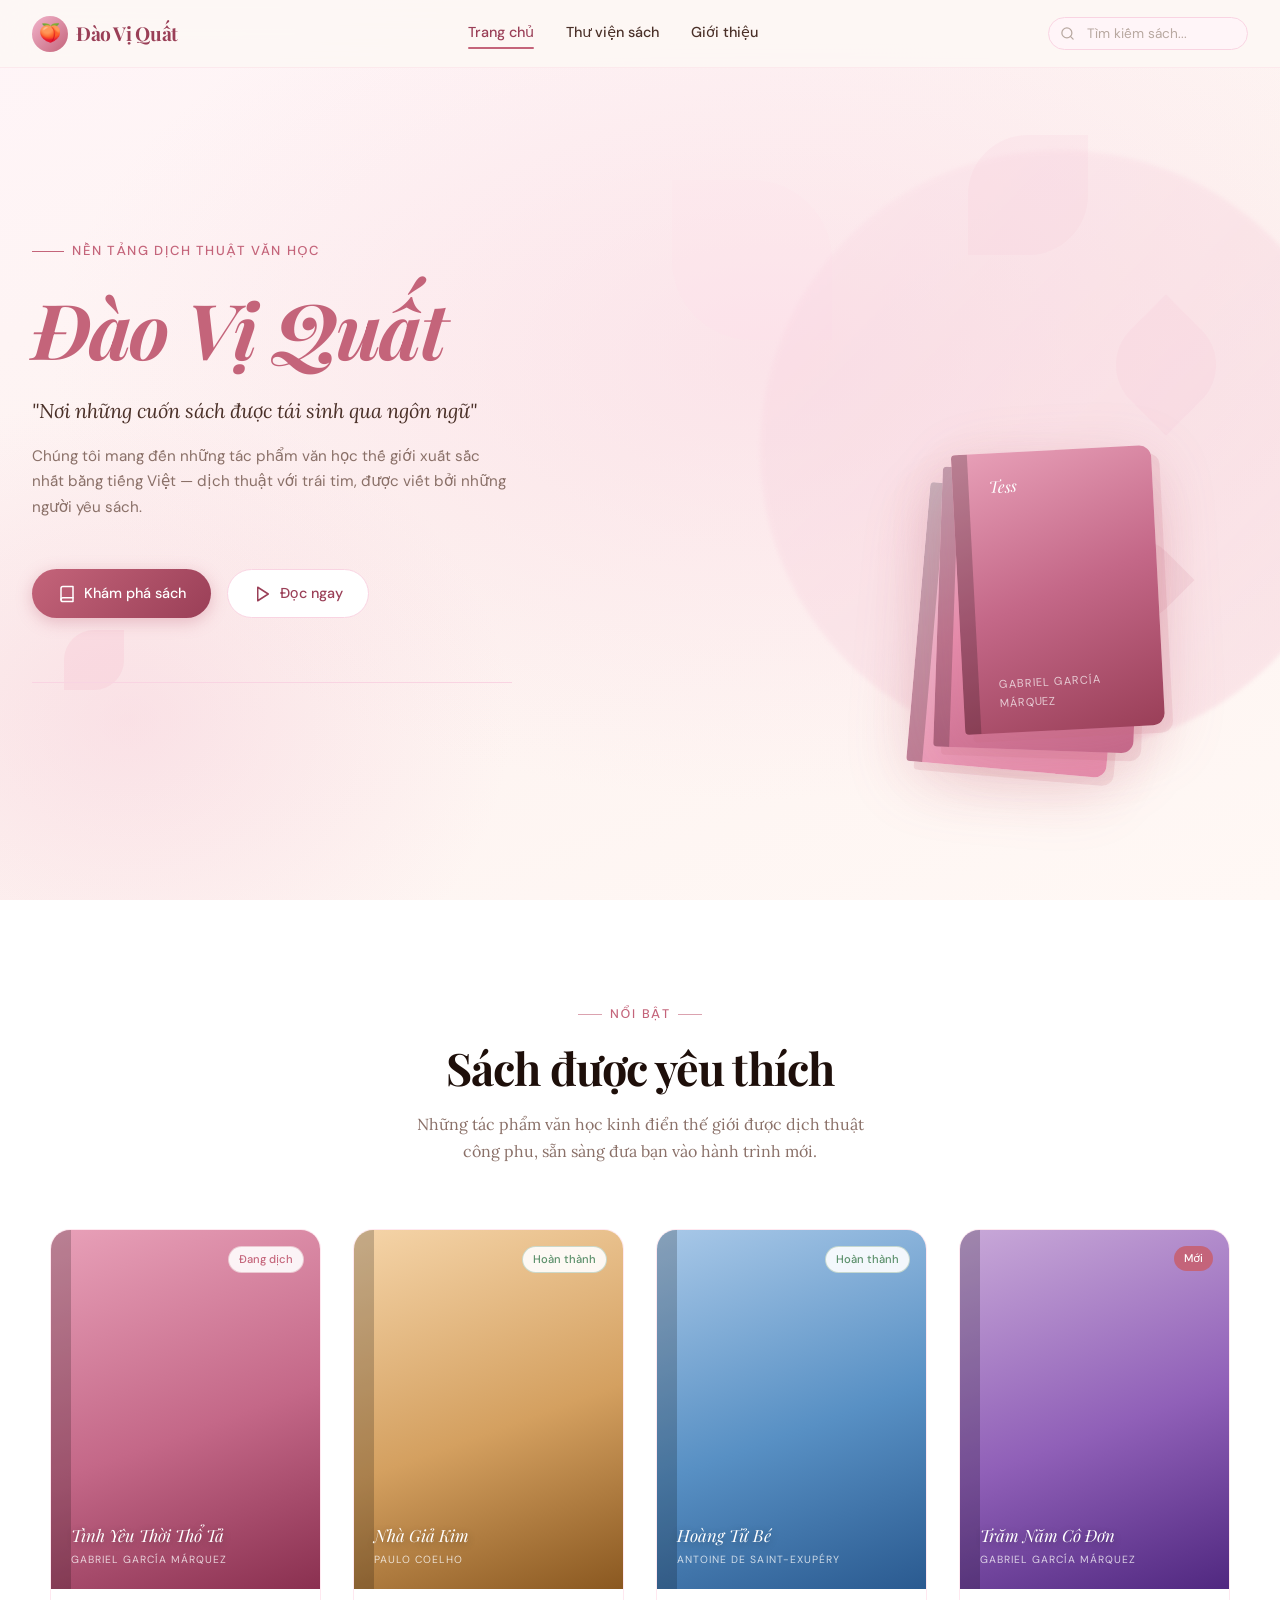
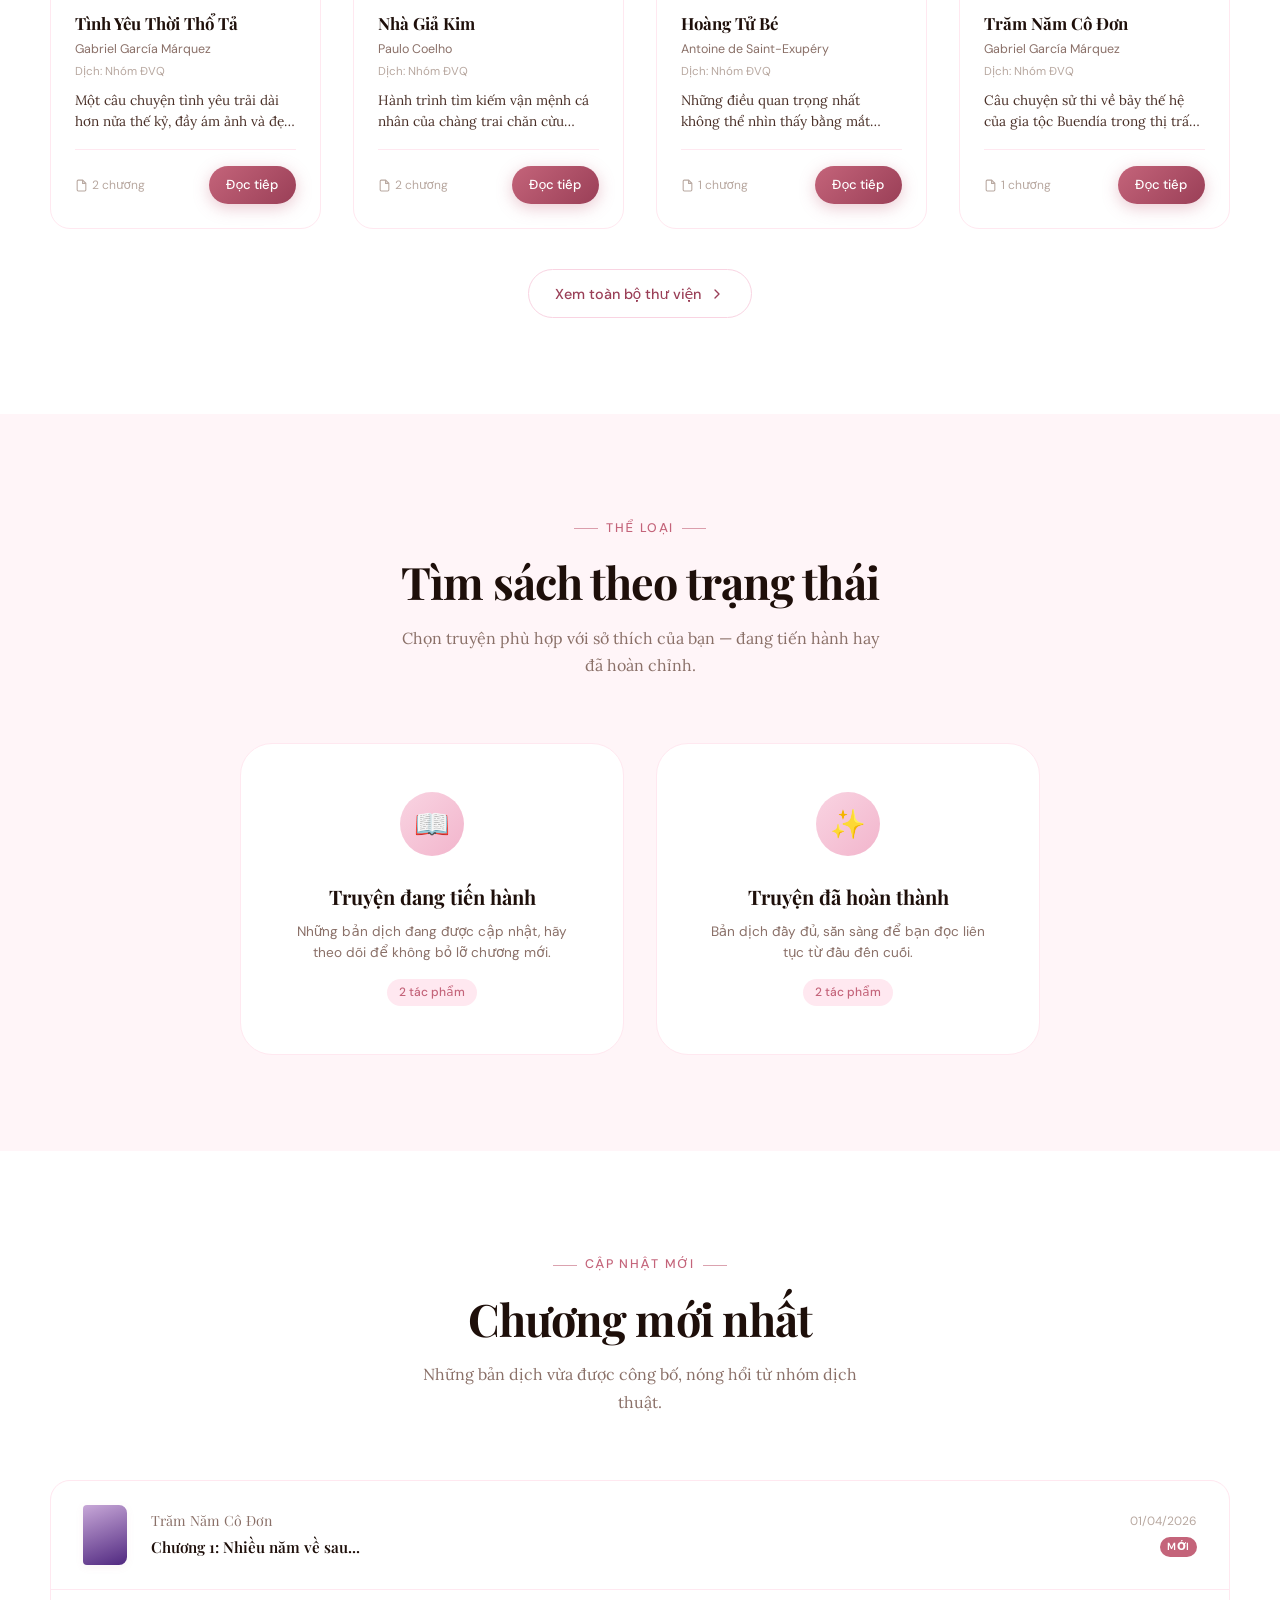
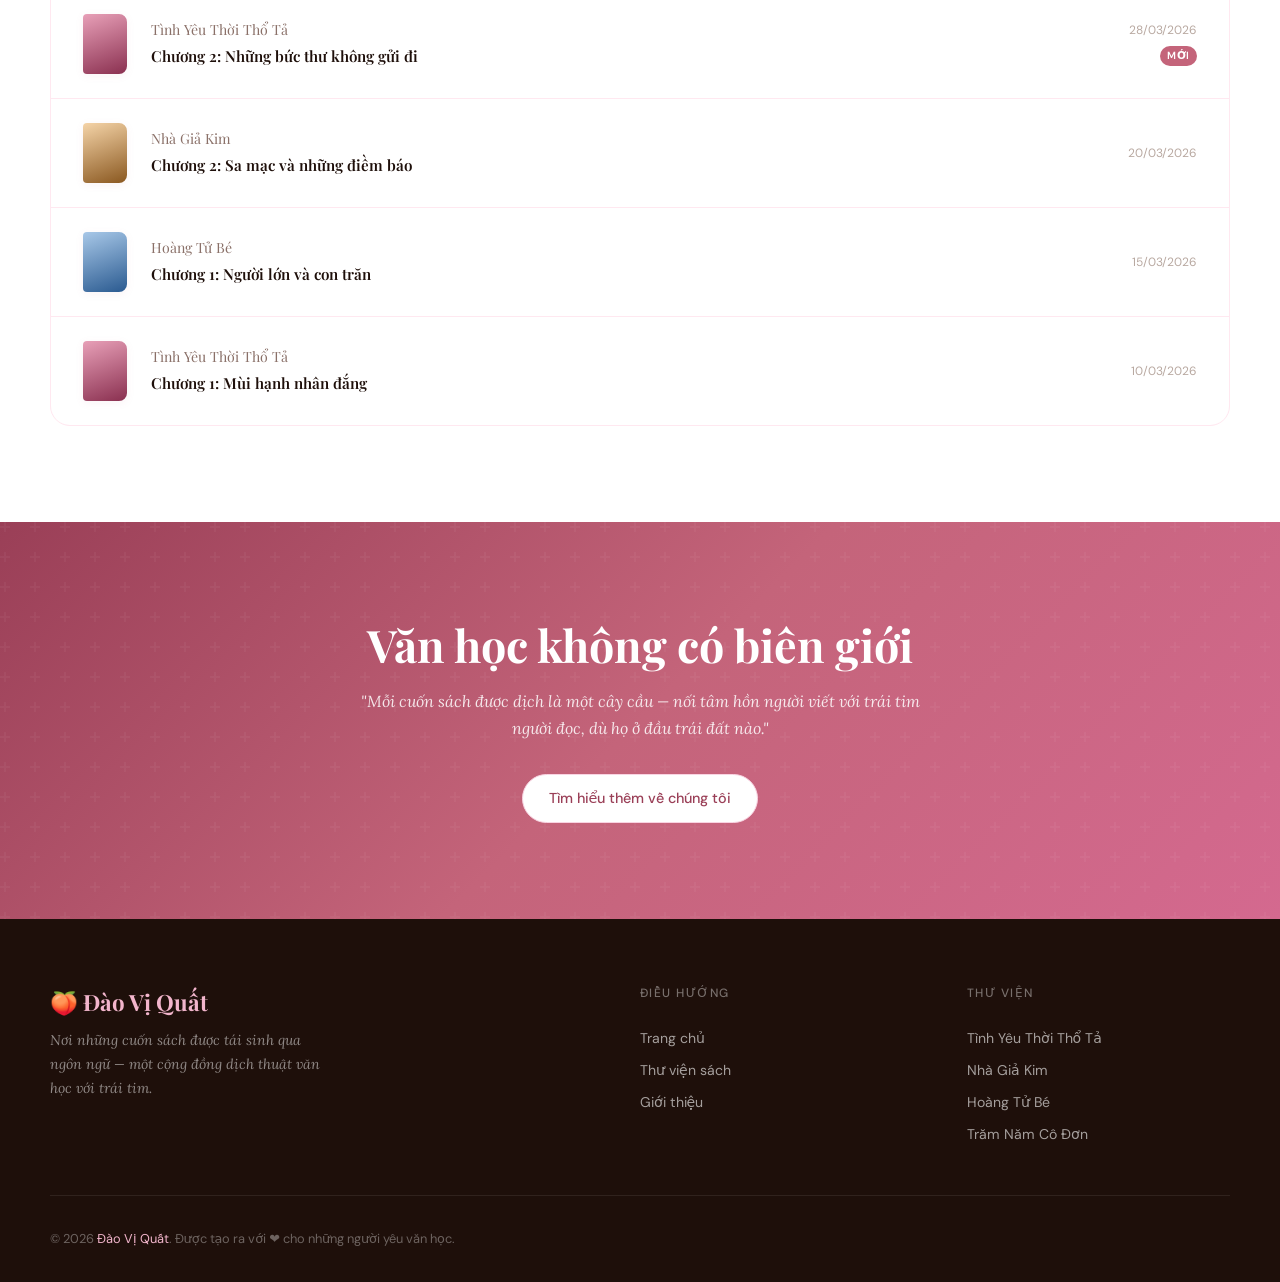
==== index.html @ f470ca55 "Initial commit" ====
<!DOCTYPE html>
<html lang="vi">
<head>
  <meta charset="UTF-8" />
  <meta name="viewport" content="width=device-width, initial-scale=1.0" />
  <meta name="description" content="Đào Vị Quất — Nơi những cuốn sách được tái sinh qua ngôn ngữ. Nền tảng dịch thuật văn học hàng đầu." />
  <title>Đào Vị Quất — Nơi những cuốn sách được tái sinh qua ngôn ngữ</title>
  <link rel="preconnect" href="https://fonts.googleapis.com" />
  <link rel="preconnect" href="https://fonts.gstatic.com" crossorigin />
  <link href="https://fonts.googleapis.com/css2?family=Playfair+Display:ital,wght@0,400;0,600;0,700;1,400;1,600&family=Lora:ital,wght@0,400;0,500;1,400&family=DM+Sans:wght@300;400;500&display=swap" rel="stylesheet" />
  <link rel="stylesheet" href="assets/styles/main.css" />
</head>
<body>

  <!-- ============================================================
       NAVIGATION
       ============================================================ -->
  <nav class="navbar" id="navbar">
    <a href="index.html" class="nav-logo">
      <div class="nav-logo-icon">🍑</div>
      <span class="nav-logo-text">Đào Vị Quất</span>
    </a>

    <div class="nav-links">
      <a href="index.html" class="active">Trang chủ</a>
      <a href="library.html">Thư viện sách</a>
      <a href="about.html">Giới thiệu</a>
    </div>

    <div class="nav-search">
      <div class="search-input-wrap">
        <svg class="search-icon" xmlns="http://www.w3.org/2000/svg" width="15" height="15" viewBox="0 0 24 24" fill="none" stroke="currentColor" stroke-width="2" stroke-linecap="round" stroke-linejoin="round"><circle cx="11" cy="11" r="8"/><path d="m21 21-4.35-4.35"/></svg>
        <input type="text" placeholder="Tìm kiếm sách..." aria-label="Tìm kiếm sách" />
      </div>
    </div>

    <button class="nav-toggle" id="navToggle" aria-label="Mở menu">
      <span></span><span></span><span></span>
    </button>
  </nav>

  <!-- ============================================================
       HERO SECTION
       ============================================================ -->
  <section class="hero">
    <div class="hero-bg">
      <div class="hero-bg-gradient"></div>
      <!-- Decorative petals -->
      <div class="petal petal-1"></div>
      <div class="petal petal-2"></div>
      <div class="petal petal-3"></div>
      <div class="petal petal-4"></div>
      <div class="petal petal-5"></div>
      <div class="hero-circle"></div>
    </div>

    <div class="hero-content">
      <div class="hero-eyebrow">
        <span class="hero-eyebrow-line"></span>
        Nền tảng dịch thuật văn học
      </div>

      <h1 class="hero-title">
        <em>Đào Vị Quất</em>
      </h1>

      <p class="hero-tagline">
        "Nơi những cuốn sách được tái sinh qua ngôn ngữ"
      </p>

      <p class="hero-desc">
        Chúng tôi mang đến những tác phẩm văn học thế giới xuất sắc nhất bằng tiếng Việt — dịch thuật với trái tim, được viết bởi những người yêu sách.
      </p>

      <div class="hero-actions">
        <a href="library.html" class="btn btn-primary">
          <svg xmlns="http://www.w3.org/2000/svg" width="18" height="18" viewBox="0 0 24 24" fill="none" stroke="currentColor" stroke-width="2" stroke-linecap="round" stroke-linejoin="round"><path d="M4 19.5A2.5 2.5 0 0 1 6.5 17H20"/><path d="M6.5 2H20v20H6.5A2.5 2.5 0 0 1 4 19.5v-15A2.5 2.5 0 0 1 6.5 2z"/></svg>
          Khám phá sách
        </a>
        <a href="books/tinh-yeu-thoi-cholera/chapter1.html" class="btn btn-secondary">
          <svg xmlns="http://www.w3.org/2000/svg" width="18" height="18" viewBox="0 0 24 24" fill="none" stroke="currentColor" stroke-width="2" stroke-linecap="round" stroke-linejoin="round"><polygon points="5 3 19 12 5 21 5 3"/></svg>
          Đọc ngay
        </a>
      </div>

      <div class="hero-stats">
        <div>
          <div class="hero-stat-number"></div>
          <div class="hero-stat-label"></div>
        </div>
        <div>
          <div class="hero-stat-number"></div>
          <div class="hero-stat-label"></div>
        </div>
        <div>
          <div class="hero-stat-number"></div>
          <div class="hero-stat-label"></div>
        </div>
      </div>
    </div>

    <!-- Book mockup visual (hidden on mobile) -->
    <div class="hero-visual">
      <div class="book-stack">
        <div class="book-mockup book-mockup-3" style="background: linear-gradient(160deg,#FAE0EC 0%,#F2B5CC 50%,#E88FAF 100%)">
          <div class="book-spine"></div>
          <div class="book-content">
            <div class="book-content-title">Nhà Giả Kim</div>
            <div class="book-content-author">Paulo Coelho</div>
          </div>
        </div>
        <div class="book-mockup book-mockup-2" style="background: linear-gradient(160deg,#F2C4D8 0%,#E88FAF 50%,#C4688A 100%)">
          <div class="book-spine"></div>
          <div class="book-content">
            <div class="book-content-title">Trăm Năm Cô Đơn</div>
            <div class="book-content-author">Gabriel García Márquez</div>
          </div>
        </div>
        <div class="book-mockup book-mockup-1" style="background: linear-gradient(160deg,#E8A0B8 0%,#C46888 50%,#9A3F58 100%)">
          <div class="book-spine"></div>
          <div class="book-content">
            <div class="book-content-title">Tess</div>
            <div class="book-content-author">Gabriel García Márquez</div>
          </div>
        </div>
      </div>
    </div>
  </section>

  <!-- ============================================================
       FEATURED BOOKS SECTION
       ============================================================ -->
  <section class="section section-alt" id="featured">
    <div class="container">
      <div class="section-header fade-in">
        <div class="section-eyebrow">Nổi bật</div>
        <h2 class="section-title">Sách được yêu thích</h2>
        <p class="section-subtitle">Những tác phẩm văn học kinh điển thế giới được dịch thuật công phu, sẵn sàng đưa bạn vào hành trình mới.</p>
      </div>

      <div class="books-grid">

        <!-- Book 1 -->
        <article class="book-card fade-in" data-delay="0.05" data-category="ongoing">
          <div class="book-card-cover">
            <a href="books/tinh-yeu-thoi-cholera/index.html">
              <div class="book-card-cover-art" style="background: linear-gradient(160deg,#E8A0B8 0%,#C46888 55%,#8A3050 100%)">
                <div class="book-cover-spine"></div>
                <div class="book-cover-text">
                  <div class="book-cover-title">Tình Yêu Thời Thổ Tả</div>
                  <div class="book-cover-author-small">Gabriel García Márquez</div>
                </div>
              </div>
            </a>
            <span class="book-card-badge badge-ongoing">Đang dịch</span>
          </div>
          <div class="book-card-body">
            <h3 class="book-card-title">Tình Yêu Thời Thổ Tả</h3>
            <div class="book-card-meta">
              <span class="book-card-author">Gabriel García Márquez</span>
              <span class="book-card-translator">Dịch: Nhóm ĐVQ</span>
            </div>
            <p class="book-card-desc">Một câu chuyện tình yêu trải dài hơn nửa thế kỷ, đầy ám ảnh và đẹp đến đau lòng.</p>
            <div class="book-card-footer">
              <span class="book-chapters-count">
                <svg xmlns="http://www.w3.org/2000/svg" width="13" height="13" viewBox="0 0 24 24" fill="none" stroke="currentColor" stroke-width="2"><path d="M14 2H6a2 2 0 0 0-2 2v16a2 2 0 0 0 2 2h12a2 2 0 0 0 2-2V8z"/><polyline points="14 2 14 8 20 8"/></svg>
                2 chương
              </span>
              <a href="books/tinh-yeu-thoi-cholera/index.html" class="btn btn-sm btn-primary">Đọc tiếp</a>
            </div>
          </div>
        </article>

        <!-- Book 2 -->
        <article class="book-card fade-in" data-delay="0.1" data-category="completed">
          <div class="book-card-cover">
            <a href="books/nha-gia-kim/index.html">
              <div class="book-card-cover-art" style="background: linear-gradient(160deg,#F5D4A8 0%,#D4A060 55%,#8A5820 100%)">
                <div class="book-cover-spine"></div>
                <div class="book-cover-text">
                  <div class="book-cover-title">Nhà Giả Kim</div>
                  <div class="book-cover-author-small">Paulo Coelho</div>
                </div>
              </div>
            </a>
            <span class="book-card-badge badge-completed">Hoàn thành</span>
          </div>
          <div class="book-card-body">
            <h3 class="book-card-title">Nhà Giả Kim</h3>
            <div class="book-card-meta">
              <span class="book-card-author">Paulo Coelho</span>
              <span class="book-card-translator">Dịch: Nhóm ĐVQ</span>
            </div>
            <p class="book-card-desc">Hành trình tìm kiếm vận mệnh cá nhân của chàng trai chăn cừu Santiago — một cuốn sách truyền cảm hứng mọi thế hệ.</p>
            <div class="book-card-footer">
              <span class="book-chapters-count">
                <svg xmlns="http://www.w3.org/2000/svg" width="13" height="13" viewBox="0 0 24 24" fill="none" stroke="currentColor" stroke-width="2"><path d="M14 2H6a2 2 0 0 0-2 2v16a2 2 0 0 0 2 2h12a2 2 0 0 0 2-2V8z"/><polyline points="14 2 14 8 20 8"/></svg>
                2 chương
              </span>
              <a href="books/nha-gia-kim/index.html" class="btn btn-sm btn-primary">Đọc tiếp</a>
            </div>
          </div>
        </article>

        <!-- Book 3 -->
        <article class="book-card fade-in" data-delay="0.15" data-category="completed">
          <div class="book-card-cover">
            <a href="books/hoang-tu-be/index.html">
              <div class="book-card-cover-art" style="background: linear-gradient(160deg,#A8C8E8 0%,#5890C4 55%,#2A5A90 100%)">
                <div class="book-cover-spine"></div>
                <div class="book-cover-text">
                  <div class="book-cover-title">Hoàng Tử Bé</div>
                  <div class="book-cover-author-small">Antoine de Saint-Exupéry</div>
                </div>
              </div>
            </a>
            <span class="book-card-badge badge-completed">Hoàn thành</span>
          </div>
          <div class="book-card-body">
            <h3 class="book-card-title">Hoàng Tử Bé</h3>
            <div class="book-card-meta">
              <span class="book-card-author">Antoine de Saint-Exupéry</span>
              <span class="book-card-translator">Dịch: Nhóm ĐVQ</span>
            </div>
            <p class="book-card-desc">Những điều quan trọng nhất không thể nhìn thấy bằng mắt thường — bài học từ hoàng tử đến từ một hành tinh nhỏ.</p>
            <div class="book-card-footer">
              <span class="book-chapters-count">
                <svg xmlns="http://www.w3.org/2000/svg" width="13" height="13" viewBox="0 0 24 24" fill="none" stroke="currentColor" stroke-width="2"><path d="M14 2H6a2 2 0 0 0-2 2v16a2 2 0 0 0 2 2h12a2 2 0 0 0 2-2V8z"/><polyline points="14 2 14 8 20 8"/></svg>
                1 chương
              </span>
              <a href="books/hoang-tu-be/index.html" class="btn btn-sm btn-primary">Đọc tiếp</a>
            </div>
          </div>
        </article>

        <!-- Book 4 -->
        <article class="book-card fade-in" data-delay="0.2" data-category="ongoing">
          <div class="book-card-cover">
            <a href="books/tram-nam-co-don/index.html">
              <div class="book-card-cover-art" style="background: linear-gradient(160deg,#C8A8D8 0%,#9060B8 55%,#502880 100%)">
                <div class="book-cover-spine"></div>
                <div class="book-cover-text">
                  <div class="book-cover-title">Trăm Năm Cô Đơn</div>
                  <div class="book-cover-author-small">Gabriel García Márquez</div>
                </div>
              </div>
            </a>
            <span class="book-card-badge badge-new">Mới</span>
          </div>
          <div class="book-card-body">
            <h3 class="book-card-title">Trăm Năm Cô Đơn</h3>
            <div class="book-card-meta">
              <span class="book-card-author">Gabriel García Márquez</span>
              <span class="book-card-translator">Dịch: Nhóm ĐVQ</span>
            </div>
            <p class="book-card-desc">Câu chuyện sử thi về bảy thế hệ của gia tộc Buendía trong thị trấn Macondo huyền bí và hoang vắng.</p>
            <div class="book-card-footer">
              <span class="book-chapters-count">
                <svg xmlns="http://www.w3.org/2000/svg" width="13" height="13" viewBox="0 0 24 24" fill="none" stroke="currentColor" stroke-width="2"><path d="M14 2H6a2 2 0 0 0-2 2v16a2 2 0 0 0 2 2h12a2 2 0 0 0 2-2V8z"/><polyline points="14 2 14 8 20 8"/></svg>
                1 chương
              </span>
              <a href="books/tram-nam-co-don/index.html" class="btn btn-sm btn-primary">Đọc tiếp</a>
            </div>
          </div>
        </article>

      </div>

      <div style="text-align:center; margin-top: 2.5rem;" class="fade-in" data-delay="0.25">
        <a href="library.html" class="btn btn-secondary">
          Xem toàn bộ thư viện
          <svg xmlns="http://www.w3.org/2000/svg" width="16" height="16" viewBox="0 0 24 24" fill="none" stroke="currentColor" stroke-width="2" stroke-linecap="round" stroke-linejoin="round"><path d="m9 18 6-6-6-6"/></svg>
        </a>
      </div>
    </div>
  </section>

  <!-- ============================================================
       CATEGORIES SECTION
       ============================================================ -->
  <section class="section section-pink">
    <div class="container">
      <div class="section-header fade-in">
        <div class="section-eyebrow">Thể loại</div>
        <h2 class="section-title">Tìm sách theo trạng thái</h2>
        <p class="section-subtitle">Chọn truyện phù hợp với sở thích của bạn — đang tiến hành hay đã hoàn chỉnh.</p>
      </div>

      <div class="categories-grid">
        <a href="library.html?filter=ongoing" class="category-card fade-in" data-delay="0.05">
          <div class="category-icon">📖</div>
          <h3 class="category-title">Truyện đang tiến hành</h3>
          <p class="category-desc">Những bản dịch đang được cập nhật, hãy theo dõi để không bỏ lỡ chương mới.</p>
          <span class="category-count">2 tác phẩm</span>
        </a>
        <a href="library.html?filter=completed" class="category-card fade-in" data-delay="0.1">
          <div class="category-icon">✨</div>
          <h3 class="category-title">Truyện đã hoàn thành</h3>
          <p class="category-desc">Bản dịch đầy đủ, sẵn sàng để bạn đọc liên tục từ đầu đến cuối.</p>
          <span class="category-count">2 tác phẩm</span>
        </a>
      </div>
    </div>
  </section>

  <!-- ============================================================
       LATEST TRANSLATIONS
       ============================================================ -->
  <section class="section section-alt">
    <div class="container">
      <div class="section-header fade-in">
        <div class="section-eyebrow">Cập nhật mới</div>
        <h2 class="section-title">Chương mới nhất</h2>
        <p class="section-subtitle">Những bản dịch vừa được công bố, nóng hổi từ nhóm dịch thuật.</p>
      </div>

      <div class="updates-list fade-in" data-delay="0.1">

        <a href="books/tram-nam-co-don/chapter1.html" class="update-item">
          <div class="update-cover-mini">
            <div class="update-cover-mini-art" style="background: linear-gradient(160deg,#C8A8D8,#502880)"></div>
          </div>
          <div class="update-info">
            <div class="update-book-name">Trăm Năm Cô Đơn</div>
            <div class="update-title">Chương 1: Nhiều năm về sau...</div>
          </div>
          <div class="update-meta">
            <div class="update-date">01/04/2026</div>
            <span class="update-new-badge">MỚI</span>
          </div>
        </a>

        <a href="books/tinh-yeu-thoi-cholera/chapter2.html" class="update-item">
          <div class="update-cover-mini">
            <div class="update-cover-mini-art" style="background: linear-gradient(160deg,#E8A0B8,#8A3050)"></div>
          </div>
          <div class="update-info">
            <div class="update-book-name">Tình Yêu Thời Thổ Tả</div>
            <div class="update-title">Chương 2: Những bức thư không gửi đi</div>
          </div>
          <div class="update-meta">
            <div class="update-date">28/03/2026</div>
            <span class="update-new-badge">MỚI</span>
          </div>
        </a>

        <a href="books/nha-gia-kim/chapter2.html" class="update-item">
          <div class="update-cover-mini">
            <div class="update-cover-mini-art" style="background: linear-gradient(160deg,#F5D4A8,#8A5820)"></div>
          </div>
          <div class="update-info">
            <div class="update-book-name">Nhà Giả Kim</div>
            <div class="update-title">Chương 2: Sa mạc và những điềm báo</div>
          </div>
          <div class="update-meta">
            <div class="update-date">20/03/2026</div>
          </div>
        </a>

        <a href="books/hoang-tu-be/chapter1.html" class="update-item">
          <div class="update-cover-mini">
            <div class="update-cover-mini-art" style="background: linear-gradient(160deg,#A8C8E8,#2A5A90)"></div>
          </div>
          <div class="update-info">
            <div class="update-book-name">Hoàng Tử Bé</div>
            <div class="update-title">Chương 1: Người lớn và con trăn</div>
          </div>
          <div class="update-meta">
            <div class="update-date">15/03/2026</div>
          </div>
        </a>

        <a href="books/tinh-yeu-thoi-cholera/chapter1.html" class="update-item">
          <div class="update-cover-mini">
            <div class="update-cover-mini-art" style="background: linear-gradient(160deg,#E8A0B8,#8A3050)"></div>
          </div>
          <div class="update-info">
            <div class="update-book-name">Tình Yêu Thời Thổ Tả</div>
            <div class="update-title">Chương 1: Mùi hạnh nhân đắng</div>
          </div>
          <div class="update-meta">
            <div class="update-date">10/03/2026</div>
          </div>
        </a>

      </div>
    </div>
  </section>

  <!-- ============================================================
       ABOUT BANNER
       ============================================================ -->
  <div class="about-banner fade-in">
    <div class="about-banner-content">
      <h2 class="about-banner-title">Văn học không có biên giới</h2>
      <p class="about-banner-text">
        "Mỗi cuốn sách được dịch là một cây cầu — nối tâm hồn người viết với trái tim người đọc, dù họ ở đầu trái đất nào."
      </p>
      <a href="about.html" class="btn btn-secondary">Tìm hiểu thêm về chúng tôi</a>
    </div>
  </div>

  <!-- ============================================================
       FOOTER
       ============================================================ -->
  <footer class="footer">
    <div class="footer-inner">
      <div class="footer-top">
        <div>
          <div class="footer-brand-name">🍑 Đào Vị Quất</div>
          <p class="footer-brand-desc">
            Nơi những cuốn sách được tái sinh qua ngôn ngữ — một cộng đồng dịch thuật văn học với trái tim.
          </p>
        </div>
        <div>
          <div class="footer-col-title">Điều hướng</div>
          <nav class="footer-links">
            <a href="index.html">Trang chủ</a>
            <a href="library.html">Thư viện sách</a>
            <a href="about.html">Giới thiệu</a>
          </nav>
        </div>
        <div>
          <div class="footer-col-title">Thư viện</div>
          <nav class="footer-links">
            <a href="books/tinh-yeu-thoi-cholera/index.html">Tình Yêu Thời Thổ Tả</a>
            <a href="books/nha-gia-kim/index.html">Nhà Giả Kim</a>
            <a href="books/hoang-tu-be/index.html">Hoàng Tử Bé</a>
            <a href="books/tram-nam-co-don/index.html">Trăm Năm Cô Đơn</a>
          </nav>
        </div>
      </div>
      <div class="footer-bottom">
        <p class="footer-copy">© 2026 <span>Đào Vị Quất</span>. Được tạo ra với ❤️ cho những người yêu văn học.</p>
      </div>
    </div>
  </footer>

  <script src="assets/scripts/main.js"></script>
</body>
</html>
---- assets/styles/main.css ----
/* ============================================================
   ĐÀO VỊ QUẤT — Main Stylesheet
   A premium literary translation platform
   ============================================================ */

/* --- Google Fonts --- */
@import url('https://fonts.googleapis.com/css2?family=Playfair+Display:ital,wght@0,400;0,600;0,700;1,400;1,600&family=Lora:ital,wght@0,400;0,500;1,400&family=DM+Sans:wght@300;400;500&display=swap');

/* ============================================================
   CSS CUSTOM PROPERTIES
   ============================================================ */
:root {
  /* Pink Palette */
  --pink-50:  #FFF5F8;
  --pink-100: #FFE8F0;
  --pink-200: #F9D4E2;
  --pink-300: #F2B5CC;
  --pink-400: #E88FAF;
  --pink-500: #D4698F;
  --pink-600: #B84E75;
  --pink-700: #8E3258;
  --rose:     #C4647A;
  --rose-dark:#9A3F57;

  /* Neutral Palette */
  --cream:    #FDF8F5;
  --beige:    #F5EDE6;
  --warm-100: #EDE0D8;
  --warm-200: #D4C5BA;
  --text-dark:#1E0F0A;
  --text-mid: #4A3028;
  --text-soft:#8A7068;
  --text-mute:#B8A8A0;

  /* Typography */
  --font-serif: 'Playfair Display', Georgia, serif;
  --font-body:  'Lora', Georgia, serif;
  --font-ui:    'DM Sans', system-ui, sans-serif;

  /* Spacing */
  --space-xs:  0.25rem;
  --space-sm:  0.5rem;
  --space-md:  1rem;
  --space-lg:  1.5rem;
  --space-xl:  2rem;
  --space-2xl: 3rem;
  --space-3xl: 4rem;
  --space-4xl: 6rem;

  /* Borders */
  --radius-sm: 6px;
  --radius-md: 12px;
  --radius-lg: 20px;
  --radius-xl: 32px;

  /* Shadows */
  --shadow-sm:  0 2px 8px rgba(196, 100, 122, 0.08);
  --shadow-md:  0 4px 20px rgba(196, 100, 122, 0.12);
  --shadow-lg:  0 8px 40px rgba(196, 100, 122, 0.16);
  --shadow-xl:  0 16px 64px rgba(196, 100, 122, 0.20);

  /* Transitions */
  --ease-smooth: cubic-bezier(0.4, 0, 0.2, 1);
  --ease-spring: cubic-bezier(0.34, 1.56, 0.64, 1);
}

/* ============================================================
   RESET & BASE
   ============================================================ */
*, *::before, *::after {
  box-sizing: border-box;
  margin: 0;
  padding: 0;
}

html {
  scroll-behavior: smooth;
  font-size: 16px;
}

body {
  font-family: var(--font-body);
  background-color: var(--cream);
  color: var(--text-dark);
  line-height: 1.7;
  -webkit-font-smoothing: antialiased;
  -moz-osx-font-smoothing: grayscale;
  overflow-x: hidden;
}

img {
  max-width: 100%;
  height: auto;
  display: block;
}

a {
  color: inherit;
  text-decoration: none;
}

ul { list-style: none; }

button {
  cursor: pointer;
  border: none;
  background: none;
  font-family: inherit;
}

/* ============================================================
   NAVIGATION
   ============================================================ */
.navbar {
  position: fixed;
  top: 0;
  left: 0;
  right: 0;
  z-index: 1000;
  padding: 0 var(--space-xl);
  height: 68px;
  display: flex;
  align-items: center;
  justify-content: space-between;
  background: rgba(253, 248, 245, 0.82);
  backdrop-filter: blur(20px);
  -webkit-backdrop-filter: blur(20px);
  border-bottom: 1px solid rgba(249, 212, 226, 0.4);
  transition: box-shadow 0.3s var(--ease-smooth);
}

.navbar.scrolled {
  box-shadow: var(--shadow-sm);
}

/* Logo */
.nav-logo {
  display: flex;
  align-items: center;
  gap: var(--space-sm);
}

.nav-logo-icon {
  width: 36px;
  height: 36px;
  background: linear-gradient(135deg, var(--pink-300), var(--rose));
  border-radius: 50%;
  display: flex;
  align-items: center;
  justify-content: center;
  font-size: 18px;
}

.nav-logo-text {
  font-family: var(--font-serif);
  font-size: 1.2rem;
  font-weight: 700;
  color: var(--rose-dark);
  letter-spacing: -0.02em;
}

/* Nav Links */
.nav-links {
  display: flex;
  align-items: center;
  gap: var(--space-xl);
}

.nav-links a {
  font-family: var(--font-ui);
  font-size: 0.9rem;
  font-weight: 500;
  color: var(--text-mid);
  position: relative;
  padding-bottom: 2px;
  transition: color 0.25s;
}

.nav-links a::after {
  content: '';
  position: absolute;
  bottom: -2px;
  left: 0;
  width: 0;
  height: 2px;
  background: var(--rose);
  border-radius: 2px;
  transition: width 0.3s var(--ease-smooth);
}

.nav-links a:hover,
.nav-links a.active {
  color: var(--rose-dark);
}

.nav-links a:hover::after,
.nav-links a.active::after {
  width: 100%;
}

/* Nav Search */
.nav-search {
  display: flex;
  align-items: center;
  gap: var(--space-md);
}

.search-input-wrap {
  position: relative;
  display: flex;
  align-items: center;
}

.search-input-wrap input {
  padding: 0.45rem 1rem 0.45rem 2.4rem;
  border: 1.5px solid var(--pink-200);
  border-radius: 100px;
  background: var(--pink-50);
  font-family: var(--font-ui);
  font-size: 0.85rem;
  color: var(--text-dark);
  width: 200px;
  transition: border-color 0.25s, box-shadow 0.25s, width 0.3s var(--ease-smooth);
  outline: none;
}

.search-input-wrap input:focus {
  border-color: var(--rose);
  box-shadow: 0 0 0 3px rgba(196, 100, 122, 0.1);
  width: 260px;
}

.search-input-wrap input::placeholder {
  color: var(--text-mute);
}

.search-icon {
  position: absolute;
  left: 0.75rem;
  color: var(--text-mute);
  pointer-events: none;
}

/* Mobile Menu Toggle */
.nav-toggle {
  display: none;
  flex-direction: column;
  gap: 5px;
  cursor: pointer;
  padding: 4px;
}

.nav-toggle span {
  width: 24px;
  height: 2px;
  background: var(--text-mid);
  border-radius: 2px;
  transition: 0.3s;
}

/* ============================================================
   HERO SECTION
   ============================================================ */
.hero {
  min-height: 100vh;
  display: flex;
  align-items: center;
  position: relative;
  overflow: hidden;
  padding: 0 var(--space-xl);
  padding-top: 68px;
}

/* Decorative background layers */
.hero-bg {
  position: absolute;
  inset: 0;
  z-index: 0;
}

.hero-bg-gradient {
  position: absolute;
  inset: 0;
  background:
    radial-gradient(ellipse 80% 70% at 60% 40%, rgba(249, 212, 226, 0.5) 0%, transparent 70%),
    radial-gradient(ellipse 50% 60% at 10% 80%, rgba(242, 181, 204, 0.3) 0%, transparent 60%),
    linear-gradient(160deg, #FFF5F8 0%, #FDF3F0 50%, #FFF8F5 100%);
}

/* Decorative petals */
.petal {
  position: absolute;
  border-radius: 50% 0 50% 0;
  opacity: 0.12;
  animation: floatPetal linear infinite;
}

.petal-1 { width: 120px; height: 120px; top: 15%; right: 15%; background: var(--pink-300); animation-duration: 18s; animation-delay: 0s; }
.petal-2 { width: 80px; height: 80px; top: 60%; right: 8%; background: var(--rose); animation-duration: 22s; animation-delay: -5s; transform: rotate(45deg); }
.petal-3 { width: 160px; height: 160px; top: 20%; right: 35%; background: var(--pink-200); animation-duration: 26s; animation-delay: -10s; transform: rotate(90deg); }
.petal-4 { width: 60px; height: 60px; top: 70%; left: 5%; background: var(--pink-400); animation-duration: 20s; animation-delay: -8s; }
.petal-5 { width: 100px; height: 100px; top: 35%; right: 5%; background: var(--pink-300); animation-duration: 30s; animation-delay: -15s; transform: rotate(135deg); }

@keyframes floatPetal {
  0%   { transform: translateY(0) rotate(0deg); }
  33%  { transform: translateY(-20px) rotate(120deg); }
  66%  { transform: translateY(10px) rotate(240deg); }
  100% { transform: translateY(0) rotate(360deg); }
}

/* Decorative circle */
.hero-circle {
  position: absolute;
  right: -80px;
  top: 50%;
  transform: translateY(-50%);
  width: 600px;
  height: 600px;
  border-radius: 50%;
  background: linear-gradient(135deg, var(--pink-200) 0%, var(--pink-300) 50%, var(--pink-400) 100%);
  opacity: 0.18;
  filter: blur(2px);
}

/* Hero Content */
.hero-content {
  position: relative;
  z-index: 1;
  max-width: 680px;
  animation: heroFadeIn 1s var(--ease-smooth) both;
}

@keyframes heroFadeIn {
  from { opacity: 0; transform: translateY(30px); }
  to   { opacity: 1; transform: translateY(0); }
}

.hero-eyebrow {
  display: inline-flex;
  align-items: center;
  gap: var(--space-sm);
  font-family: var(--font-ui);
  font-size: 0.82rem;
  font-weight: 500;
  letter-spacing: 0.12em;
  text-transform: uppercase;
  color: var(--rose);
  margin-bottom: var(--space-lg);
  animation: heroFadeIn 1s var(--ease-smooth) 0.1s both;
}

.hero-eyebrow-line {
  width: 32px;
  height: 1px;
  background: var(--rose);
}

.hero-title {
  font-family: var(--font-serif);
  font-size: clamp(3rem, 6vw, 5.5rem);
  font-weight: 700;
  line-height: 1.08;
  letter-spacing: -0.03em;
  color: var(--rose-dark);
  margin-bottom: var(--space-lg);
  animation: heroFadeIn 1s var(--ease-smooth) 0.2s both;
}

.hero-title em {
  font-style: italic;
  color: var(--rose);
}

.hero-tagline {
  font-family: var(--font-body);
  font-size: clamp(1.05rem, 2vw, 1.25rem);
  font-style: italic;
  color: var(--text-mid);
  margin-bottom: var(--space-md);
  animation: heroFadeIn 1s var(--ease-smooth) 0.3s both;
}

.hero-desc {
  font-family: var(--font-ui);
  font-size: 0.95rem;
  color: var(--text-soft);
  max-width: 480px;
  line-height: 1.7;
  margin-bottom: var(--space-2xl);
  animation: heroFadeIn 1s var(--ease-smooth) 0.4s both;
}

.hero-actions {
  display: flex;
  gap: var(--space-md);
  flex-wrap: wrap;
  animation: heroFadeIn 1s var(--ease-smooth) 0.5s both;
}

/* Hero Stats */
.hero-stats {
  position: relative;
  z-index: 1;
  display: flex;
  gap: var(--space-2xl);
  margin-top: var(--space-3xl);
  padding-top: var(--space-2xl);
  border-top: 1px solid var(--pink-200);
  animation: heroFadeIn 1s var(--ease-smooth) 0.6s both;
}

.hero-stat-number {
  font-family: var(--font-serif);
  font-size: 2rem;
  font-weight: 700;
  color: var(--rose-dark);
  line-height: 1;
}

.hero-stat-label {
  font-family: var(--font-ui);
  font-size: 0.8rem;
  color: var(--text-soft);
  margin-top: 4px;
}

/* Hero Book Mockup */
.hero-visual {
  position: absolute;
  right: 8%;
  top: 50%;
  transform: translateY(-50%);
  z-index: 1;
  animation: heroFadeIn 1s var(--ease-smooth) 0.3s both;
}

.book-stack {
  position: relative;
  width: 260px;
  height: 340px;
}

.book-mockup {
  position: absolute;
  width: 200px;
  height: 280px;
  border-radius: 4px 12px 12px 4px;
  box-shadow: var(--shadow-xl), 8px 8px 0 rgba(196, 100, 122, 0.15);
  overflow: hidden;
  transition: transform 0.4s var(--ease-spring);
}

.book-mockup-1 {
  top: 0;
  left: 40px;
  z-index: 3;
  background: linear-gradient(160deg, #E8A0B8 0%, #C46888 50%, #9A3F58 100%);
  transform: rotate(-3deg);
}

.book-mockup-2 {
  top: 20px;
  left: 20px;
  z-index: 2;
  background: linear-gradient(160deg, #F2C4D8 0%, #E88FAF 50%, #C4688A 100%);
  transform: rotate(2deg);
}

.book-mockup-3 {
  top: 40px;
  left: 0;
  z-index: 1;
  background: linear-gradient(160deg, #FAE0EC 0%, #F2B5CC 50%, #E88FAF 100%);
  transform: rotate(5deg);
}

.book-mockup:hover {
  transform: rotate(0deg) translateY(-8px) !important;
}

.book-spine {
  position: absolute;
  left: 0;
  top: 0;
  bottom: 0;
  width: 16px;
  background: rgba(0,0,0,0.2);
}

.book-content {
  padding: 24px 20px 20px 36px;
  height: 100%;
  display: flex;
  flex-direction: column;
  justify-content: space-between;
}

.book-content-title {
  font-family: var(--font-serif);
  font-size: 1rem;
  font-style: italic;
  color: white;
  line-height: 1.3;
}

.book-content-author {
  font-family: var(--font-ui);
  font-size: 0.7rem;
  color: rgba(255,255,255,0.7);
  letter-spacing: 0.08em;
  text-transform: uppercase;
}

/* ============================================================
   BUTTONS
   ============================================================ */
.btn {
  display: inline-flex;
  align-items: center;
  gap: var(--space-sm);
  font-family: var(--font-ui);
  font-size: 0.9rem;
  font-weight: 500;
  padding: 0.7rem 1.6rem;
  border-radius: 100px;
  transition: all 0.25s var(--ease-smooth);
  cursor: pointer;
  text-decoration: none;
}

.btn-primary {
  background: linear-gradient(135deg, var(--rose) 0%, var(--rose-dark) 100%);
  color: white;
  box-shadow: 0 4px 16px rgba(196, 100, 122, 0.35);
}

.btn-primary:hover {
  transform: translateY(-2px);
  box-shadow: 0 8px 28px rgba(196, 100, 122, 0.45);
  background: linear-gradient(135deg, var(--pink-500) 0%, var(--rose) 100%);
}

.btn-secondary {
  background: white;
  color: var(--rose-dark);
  border: 1.5px solid var(--pink-200);
}

.btn-secondary:hover {
  border-color: var(--rose);
  background: var(--pink-50);
  transform: translateY(-2px);
  box-shadow: var(--shadow-sm);
}

.btn-ghost {
  color: var(--rose-dark);
  padding: 0.7rem 1.2rem;
}

.btn-ghost:hover {
  background: var(--pink-50);
}

.btn-sm {
  font-size: 0.82rem;
  padding: 0.5rem 1.1rem;
}

.btn-icon {
  width: 20px;
  height: 20px;
}

/* ============================================================
   SECTION LAYOUT
   ============================================================ */
.section {
  padding: var(--space-4xl) var(--space-xl);
}

.section-alt {
  background: white;
}

.section-pink {
  background: var(--pink-50);
}

.container {
  max-width: 1180px;
  margin: 0 auto;
}

.section-header {
  text-align: center;
  margin-bottom: var(--space-3xl);
}

.section-eyebrow {
  display: inline-flex;
  align-items: center;
  gap: var(--space-sm);
  font-family: var(--font-ui);
  font-size: 0.78rem;
  font-weight: 500;
  letter-spacing: 0.14em;
  text-transform: uppercase;
  color: var(--rose);
  margin-bottom: var(--space-md);
}

.section-eyebrow::before,
.section-eyebrow::after {
  content: '';
  width: 24px;
  height: 1px;
  background: var(--rose);
  opacity: 0.6;
}

.section-title {
  font-family: var(--font-serif);
  font-size: clamp(1.8rem, 3.5vw, 2.8rem);
  font-weight: 700;
  color: var(--text-dark);
  line-height: 1.2;
  margin-bottom: var(--space-md);
  letter-spacing: -0.02em;
}

.section-subtitle {
  font-family: var(--font-body);
  font-size: 1rem;
  color: var(--text-soft);
  max-width: 480px;
  margin: 0 auto;
  line-height: 1.7;
}

/* ============================================================
   BOOK CARDS
   ============================================================ */
.books-grid {
  display: grid;
  grid-template-columns: repeat(auto-fill, minmax(240px, 1fr));
  gap: var(--space-xl);
}

.book-card {
  background: white;
  border-radius: var(--radius-lg);
  overflow: hidden;
  border: 1px solid var(--pink-100);
  transition: transform 0.3s var(--ease-spring), box-shadow 0.3s var(--ease-smooth);
  position: relative;
}

.book-card:hover {
  transform: translateY(-6px);
  box-shadow: var(--shadow-lg);
}

.book-card-cover {
  position: relative;
  aspect-ratio: 3/4;
  overflow: hidden;
}

.book-card-cover-art {
  width: 100%;
  height: 100%;
  display: flex;
  align-items: flex-end;
  padding: 20px;
  position: relative;
  transition: transform 0.4s var(--ease-smooth);
}

.book-card:hover .book-card-cover-art {
  transform: scale(1.03);
}

.book-cover-spine {
  position: absolute;
  left: 0;
  top: 0;
  bottom: 0;
  width: 20px;
  background: rgba(0,0,0,0.2);
}

.book-cover-text {
  position: relative;
  z-index: 1;
}

.book-cover-title {
  font-family: var(--font-serif);
  font-style: italic;
  font-size: 1.05rem;
  color: white;
  line-height: 1.3;
  text-shadow: 0 2px 8px rgba(0,0,0,0.3);
}

.book-cover-author-small {
  font-family: var(--font-ui);
  font-size: 0.65rem;
  color: rgba(255,255,255,0.75);
  letter-spacing: 0.1em;
  text-transform: uppercase;
  margin-top: 4px;
}

.book-card-badge {
  position: absolute;
  top: var(--space-md);
  right: var(--space-md);
  font-family: var(--font-ui);
  font-size: 0.7rem;
  font-weight: 500;
  padding: 3px 10px;
  border-radius: 100px;
  backdrop-filter: blur(8px);
}

.badge-ongoing {
  background: rgba(255,255,255,0.9);
  color: var(--rose);
  border: 1px solid rgba(196, 100, 122, 0.3);
}

.badge-completed {
  background: rgba(255,255,255,0.9);
  color: #5A8F6A;
  border: 1px solid rgba(90, 143, 106, 0.3);
}

.badge-new {
  background: var(--rose);
  color: white;
}

.book-card-body {
  padding: var(--space-lg);
}

.book-card-title {
  font-family: var(--font-serif);
  font-size: 1.05rem;
  font-weight: 700;
  color: var(--text-dark);
  line-height: 1.3;
  margin-bottom: var(--space-xs);
  display: -webkit-box;
  -webkit-line-clamp: 2;
  -webkit-box-orient: vertical;
  overflow: hidden;
}

.book-card-meta {
  display: flex;
  flex-direction: column;
  gap: 2px;
  margin-bottom: var(--space-sm);
}

.book-card-author {
  font-family: var(--font-ui);
  font-size: 0.78rem;
  color: var(--text-soft);
}

.book-card-translator {
  font-family: var(--font-ui);
  font-size: 0.72rem;
  color: var(--text-mute);
}

.book-card-desc {
  font-family: var(--font-body);
  font-size: 0.85rem;
  color: var(--text-mid);
  line-height: 1.6;
  margin-bottom: var(--space-md);
  display: -webkit-box;
  -webkit-line-clamp: 2;
  -webkit-box-orient: vertical;
  overflow: hidden;
}

.book-card-footer {
  display: flex;
  align-items: center;
  justify-content: space-between;
  border-top: 1px solid var(--pink-100);
  padding-top: var(--space-md);
}

.book-chapters-count {
  font-family: var(--font-ui);
  font-size: 0.75rem;
  color: var(--text-mute);
  display: flex;
  align-items: center;
  gap: 4px;
}

/* ============================================================
   CATEGORIES SECTION
   ============================================================ */
.categories-grid {
  display: grid;
  grid-template-columns: repeat(2, 1fr);
  gap: var(--space-xl);
  max-width: 800px;
  margin: 0 auto;
}

.category-card {
  background: white;
  border-radius: var(--radius-xl);
  padding: var(--space-2xl);
  text-align: center;
  border: 1.5px solid var(--pink-100);
  cursor: pointer;
  transition: all 0.3s var(--ease-spring);
  text-decoration: none;
  color: inherit;
  display: block;
}

.category-card:hover {
  border-color: var(--rose);
  transform: translateY(-4px);
  box-shadow: var(--shadow-md);
  background: var(--pink-50);
}

.category-icon {
  width: 64px;
  height: 64px;
  border-radius: 50%;
  background: linear-gradient(135deg, var(--pink-200), var(--pink-300));
  display: flex;
  align-items: center;
  justify-content: center;
  margin: 0 auto var(--space-lg);
  font-size: 1.8rem;
  transition: transform 0.3s var(--ease-spring);
}

.category-card:hover .category-icon {
  transform: scale(1.12) rotate(-5deg);
}

.category-title {
  font-family: var(--font-serif);
  font-size: 1.25rem;
  font-weight: 700;
  color: var(--text-dark);
  margin-bottom: var(--space-sm);
}

.category-desc {
  font-family: var(--font-ui);
  font-size: 0.85rem;
  color: var(--text-soft);
  line-height: 1.5;
}

.category-count {
  display: inline-block;
  margin-top: var(--space-md);
  font-family: var(--font-ui);
  font-size: 0.75rem;
  font-weight: 500;
  color: var(--rose);
  background: var(--pink-100);
  padding: 3px 12px;
  border-radius: 100px;
}

/* ============================================================
   LATEST TRANSLATIONS
   ============================================================ */
.updates-list {
  display: flex;
  flex-direction: column;
  gap: 1px;
  background: var(--pink-100);
  border-radius: var(--radius-lg);
  overflow: hidden;
  border: 1px solid var(--pink-100);
}

.update-item {
  display: grid;
  grid-template-columns: auto 1fr auto;
  gap: var(--space-lg);
  align-items: center;
  background: white;
  padding: var(--space-lg) var(--space-xl);
  transition: background 0.2s;
  text-decoration: none;
  color: inherit;
}

.update-item:hover {
  background: var(--pink-50);
}

.update-item:hover .update-title {
  color: var(--rose-dark);
}

.update-cover-mini {
  width: 44px;
  height: 60px;
  border-radius: 4px 8px 8px 4px;
  overflow: hidden;
  flex-shrink: 0;
  box-shadow: var(--shadow-sm);
}

.update-cover-mini-art {
  width: 100%;
  height: 100%;
}

.update-info {}

.update-book-name {
  font-family: var(--font-serif);
  font-size: 0.88rem;
  color: var(--text-soft);
  margin-bottom: 2px;
}

.update-title {
  font-family: var(--font-serif);
  font-size: 0.95rem;
  font-weight: 600;
  color: var(--text-dark);
  transition: color 0.2s;
}

.update-meta {
  text-align: right;
  flex-shrink: 0;
}

.update-date {
  font-family: var(--font-ui);
  font-size: 0.75rem;
  color: var(--text-mute);
}

.update-new-badge {
  display: inline-block;
  font-family: var(--font-ui);
  font-size: 0.65rem;
  font-weight: 600;
  color: white;
  background: var(--rose);
  padding: 1px 7px;
  border-radius: 100px;
  margin-top: 4px;
  letter-spacing: 0.05em;
}

/* ============================================================
   ABOUT BANNER
   ============================================================ */
.about-banner {
  padding: var(--space-4xl) var(--space-xl);
  background: linear-gradient(135deg, var(--rose-dark) 0%, var(--rose) 50%, var(--pink-500) 100%);
  position: relative;
  overflow: hidden;
  text-align: center;
}

.about-banner::before {
  content: '';
  position: absolute;
  inset: 0;
  background: url("data:image/svg+xml,%3Csvg width='60' height='60' viewBox='0 0 60 60' xmlns='http://www.w3.org/2000/svg'%3E%3Cg fill='none' fill-rule='evenodd'%3E%3Cg fill='%23ffffff' fill-opacity='0.04'%3E%3Cpath d='M36 34v-4h-2v4h-4v2h4v4h2v-4h4v-2h-4zm0-30V0h-2v4h-4v2h4v4h2V6h4V4h-4zM6 34v-4H4v4H0v2h4v4h2v-4h4v-2H6zM6 4V0H4v4H0v2h4v4h2V6h4V4H6z'/%3E%3C/g%3E%3C/g%3E%3C/svg%3E");
}

.about-banner-content {
  position: relative;
  z-index: 1;
  max-width: 600px;
  margin: 0 auto;
}

.about-banner-title {
  font-family: var(--font-serif);
  font-size: clamp(1.8rem, 3.5vw, 2.8rem);
  font-weight: 700;
  color: white;
  line-height: 1.2;
  margin-bottom: var(--space-md);
}

.about-banner-text {
  font-family: var(--font-body);
  font-size: 1rem;
  color: rgba(255,255,255,0.85);
  line-height: 1.7;
  font-style: italic;
  margin-bottom: var(--space-xl);
}

/* ============================================================
   FOOTER
   ============================================================ */
.footer {
  background: var(--text-dark);
  color: white;
  padding: var(--space-3xl) var(--space-xl) var(--space-xl);
}

.footer-inner {
  max-width: 1180px;
  margin: 0 auto;
}

.footer-top {
  display: grid;
  grid-template-columns: 2fr 1fr 1fr;
  gap: var(--space-3xl);
  padding-bottom: var(--space-2xl);
  border-bottom: 1px solid rgba(255,255,255,0.08);
  margin-bottom: var(--space-xl);
}

.footer-brand-name {
  font-family: var(--font-serif);
  font-size: 1.4rem;
  font-weight: 700;
  color: var(--pink-300);
  margin-bottom: var(--space-sm);
}

.footer-brand-desc {
  font-family: var(--font-body);
  font-size: 0.88rem;
  color: rgba(255,255,255,0.5);
  line-height: 1.7;
  font-style: italic;
  max-width: 280px;
}

.footer-col-title {
  font-family: var(--font-ui);
  font-size: 0.75rem;
  font-weight: 500;
  letter-spacing: 0.12em;
  text-transform: uppercase;
  color: rgba(255,255,255,0.4);
  margin-bottom: var(--space-lg);
}

.footer-links {
  display: flex;
  flex-direction: column;
  gap: var(--space-sm);
}

.footer-links a {
  font-family: var(--font-ui);
  font-size: 0.88rem;
  color: rgba(255,255,255,0.6);
  transition: color 0.2s;
}

.footer-links a:hover {
  color: var(--pink-300);
}

.footer-bottom {
  display: flex;
  align-items: center;
  justify-content: space-between;
}

.footer-copy {
  font-family: var(--font-ui);
  font-size: 0.8rem;
  color: rgba(255,255,255,0.35);
}

.footer-copy span {
  color: var(--pink-300);
}

/* ============================================================
   LIBRARY PAGE
   ============================================================ */
.library-page-header {
  padding: var(--space-4xl) var(--space-xl) var(--space-2xl);
  background: linear-gradient(160deg, var(--pink-50) 0%, white 100%);
  border-bottom: 1px solid var(--pink-100);
  margin-top: 68px;
}

.filter-bar {
  display: flex;
  gap: var(--space-sm);
  flex-wrap: wrap;
  margin-top: var(--space-xl);
}

.filter-btn {
  font-family: var(--font-ui);
  font-size: 0.82rem;
  font-weight: 500;
  padding: 0.4rem 1.1rem;
  border-radius: 100px;
  border: 1.5px solid var(--pink-200);
  background: white;
  color: var(--text-soft);
  cursor: pointer;
  transition: all 0.2s;
}

.filter-btn:hover,
.filter-btn.active {
  border-color: var(--rose);
  color: var(--rose-dark);
  background: var(--pink-50);
}

/* ============================================================
   BOOK DETAIL PAGE
   ============================================================ */
.book-detail-header {
  margin-top: 68px;
  padding: var(--space-4xl) var(--space-xl);
  background: linear-gradient(160deg, var(--pink-50) 0%, white 100%);
}

.book-detail-layout {
  max-width: 1000px;
  margin: 0 auto;
  display: grid;
  grid-template-columns: 280px 1fr;
  gap: var(--space-3xl);
  align-items: start;
}

.book-detail-cover {
  position: relative;
}

.book-detail-cover-art {
  width: 100%;
  aspect-ratio: 3/4;
  border-radius: 8px 16px 16px 8px;
  box-shadow: var(--shadow-xl);
  overflow: hidden;
  position: relative;
}

.book-cover-img {
  width: 100%;
  height: 100%;
  object-fit: cover;
  display: block;
}

.book-detail-cover-inner {
  width: 100%;
  height: 100%;
  display: flex;
  flex-direction: column;
  justify-content: flex-end;
  padding: 28px 24px 24px 40px;
}

.book-detail-spine {
  position: absolute;
  left: 0;
  top: 0;
  bottom: 0;
  width: 24px;
  background: rgba(0,0,0,0.25);
}

.detail-cover-title {
  font-family: var(--font-serif);
  font-style: italic;
  font-size: 1.4rem;
  color: white;
  line-height: 1.25;
  text-shadow: 0 2px 12px rgba(0,0,0,0.3);
  margin-bottom: 8px;
}

.detail-cover-author {
  font-family: var(--font-ui);
  font-size: 0.72rem;
  color: rgba(255,255,255,0.7);
  letter-spacing: 0.12em;
  text-transform: uppercase;
}

.book-detail-info {}

.book-detail-genre {
  display: inline-flex;
  align-items: center;
  gap: 6px;
  font-family: var(--font-ui);
  font-size: 0.78rem;
  font-weight: 500;
  letter-spacing: 0.1em;
  text-transform: uppercase;
  color: var(--rose);
  background: var(--pink-100);
  padding: 3px 12px;
  border-radius: 100px;
  margin-bottom: var(--space-lg);
}

.book-detail-title {
  font-family: var(--font-serif);
  font-size: clamp(1.8rem, 3vw, 2.5rem);
  font-weight: 700;
  line-height: 1.15;
  color: var(--text-dark);
  margin-bottom: var(--space-md);
  letter-spacing: -0.02em;
}

.book-detail-title-original {
  font-family: var(--font-body);
  font-size: 1rem;
  font-style: italic;
  color: var(--text-soft);
  margin-bottom: var(--space-lg);
}

.book-meta-row {
  display: flex;
  gap: var(--space-xl);
  margin-bottom: var(--space-xl);
  flex-wrap: wrap;
}

.book-meta-item {}

.book-meta-label {
  font-family: var(--font-ui);
  font-size: 0.72rem;
  letter-spacing: 0.1em;
  text-transform: uppercase;
  color: var(--text-mute);
  margin-bottom: 3px;
}

.book-meta-value {
  font-family: var(--font-ui);
  font-size: 0.9rem;
  font-weight: 500;
  color: var(--text-dark);
}

.book-description {
  font-family: var(--font-body);
  font-size: 0.95rem;
  color: var(--text-mid);
  line-height: 1.85;
  margin-bottom: var(--space-xl);
  border-left: 3px solid var(--pink-200);
  padding-left: var(--space-lg);
}

.book-detail-actions {
  display: flex;
  gap: var(--space-md);
  flex-wrap: wrap;
  margin-bottom: var(--space-xl);
}

/* Chapter List */
.chapter-list-section {
  max-width: 1000px;
  margin: 0 auto;
  padding: var(--space-2xl) 0;
}

.chapter-list-header {
  display: flex;
  align-items: center;
  justify-content: space-between;
  margin-bottom: var(--space-lg);
}

.chapter-list-title {
  font-family: var(--font-serif);
  font-size: 1.3rem;
  font-weight: 700;
  color: var(--text-dark);
}

.chapter-list {
  display: flex;
  flex-direction: column;
  gap: 2px;
}

.chapter-item {
  display: flex;
  align-items: center;
  justify-content: space-between;
  padding: var(--space-md) var(--space-lg);
  background: white;
  border-radius: var(--radius-md);
  border: 1px solid var(--pink-100);
  text-decoration: none;
  color: inherit;
  transition: all 0.2s;
}

.chapter-item:hover {
  border-color: var(--rose);
  background: var(--pink-50);
  transform: translateX(4px);
}

.chapter-item-left {
  display: flex;
  align-items: center;
  gap: var(--space-md);
}

.chapter-number {
  font-family: var(--font-serif);
  font-size: 0.8rem;
  color: var(--text-mute);
  width: 36px;
}

.chapter-item-title {
  font-family: var(--font-body);
  font-size: 0.92rem;
  color: var(--text-dark);
  font-weight: 500;
}

.chapter-item-meta {
  font-family: var(--font-ui);
  font-size: 0.75rem;
  color: var(--text-mute);
}

/* ============================================================
   SCROLL FADE IN ANIMATION
   ============================================================ */
.fade-in {
  opacity: 0;
  transform: translateY(24px);
  transition: opacity 0.6s var(--ease-smooth), transform 0.6s var(--ease-smooth);
}

.fade-in.visible {
  opacity: 1;
  transform: translateY(0);
}

/* ============================================================
   RESPONSIVE
   ============================================================ */
@media (max-width: 1024px) {
  .hero-visual { display: none; }
  .hero-content { max-width: 100%; }
  .footer-top { grid-template-columns: 1fr 1fr; }
}

@media (max-width: 768px) {
  .navbar { padding: 0 var(--space-lg); }
  .nav-links, .nav-search { display: none; }
  .nav-toggle { display: flex; }

  .nav-links.open {
    display: flex;
    flex-direction: column;
    position: fixed;
    top: 68px;
    left: 0;
    right: 0;
    background: white;
    padding: var(--space-lg);
    border-bottom: 1px solid var(--pink-100);
    box-shadow: var(--shadow-md);
    gap: var(--space-md);
  }

  .nav-search.open {
    display: flex;
    position: fixed;
    top: 68px;
    left: 0;
    right: 0;
    padding: var(--space-md) var(--space-lg);
    background: white;
    border-bottom: 1px solid var(--pink-100);
    z-index: 999;
  }

  .hero { padding: var(--space-3xl) var(--space-lg); min-height: auto; padding-top: calc(68px + var(--space-2xl)); }
  .hero-title { font-size: 2.4rem; }
  .hero-stats { gap: var(--space-xl); }
  .section { padding: var(--space-3xl) var(--space-lg); }
  .books-grid { grid-template-columns: repeat(2, 1fr); gap: var(--space-lg); }
  .categories-grid { grid-template-columns: 1fr; }
  .book-detail-layout { grid-template-columns: 1fr; }
  .book-detail-cover { max-width: 260px; }
  .footer-top { grid-template-columns: 1fr; gap: var(--space-xl); }
  .update-item { grid-template-columns: auto 1fr; }
  .update-meta { display: none; }
}

@media (max-width: 480px) {
  .books-grid { grid-template-columns: 1fr; }
  .hero-actions { flex-direction: column; }
  .btn { justify-content: center; }
}
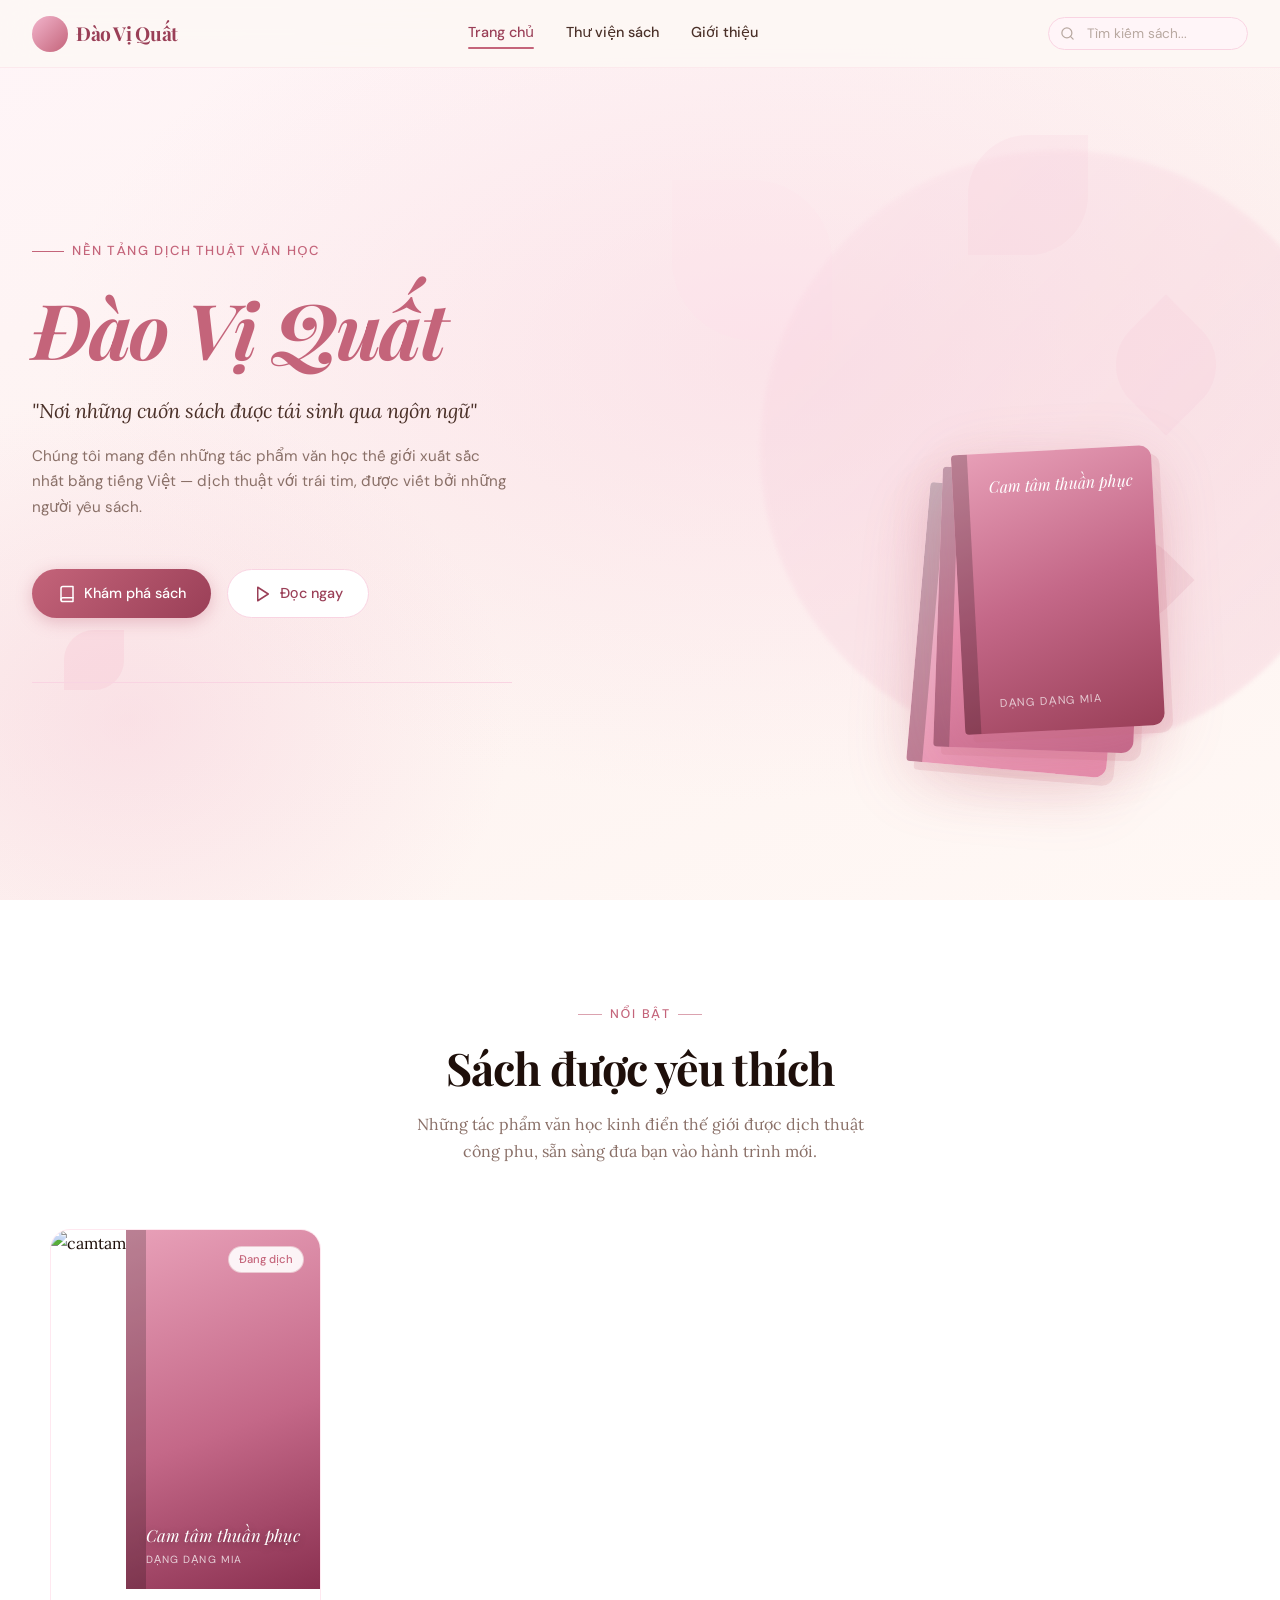
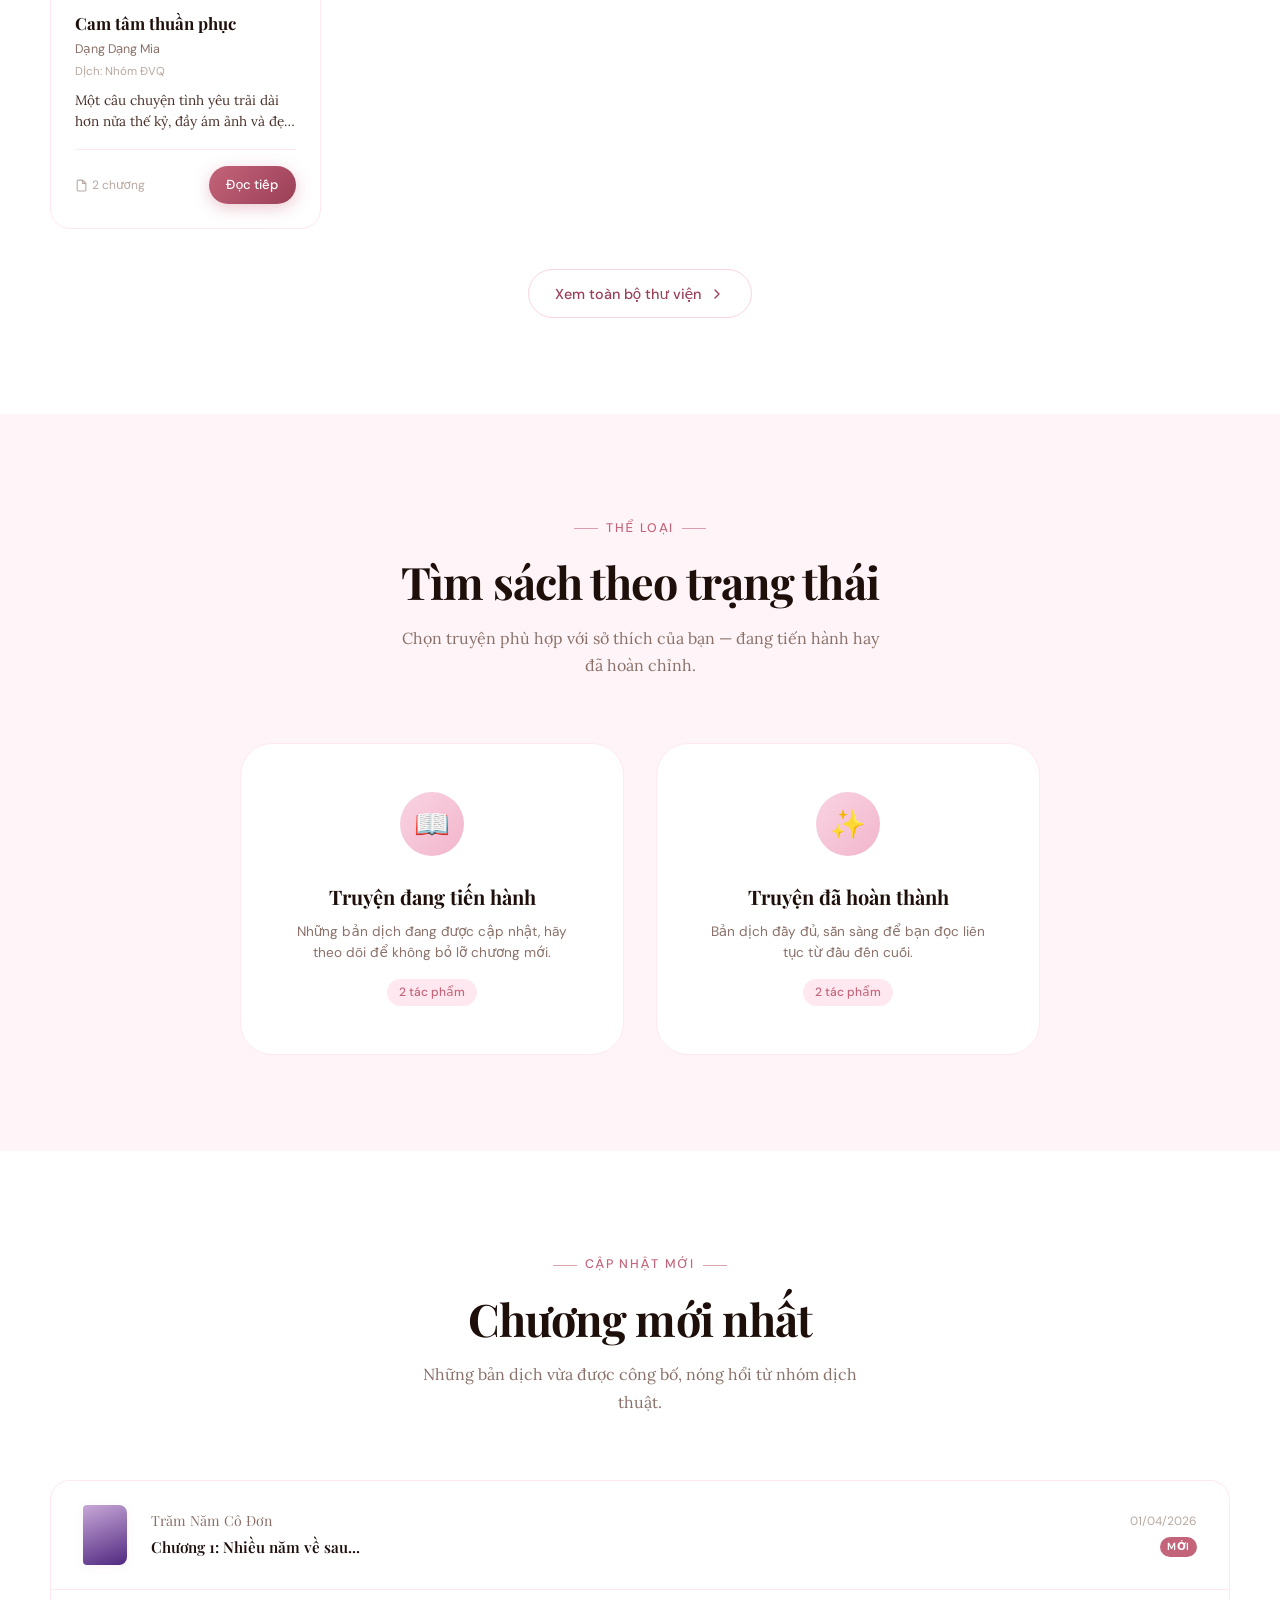
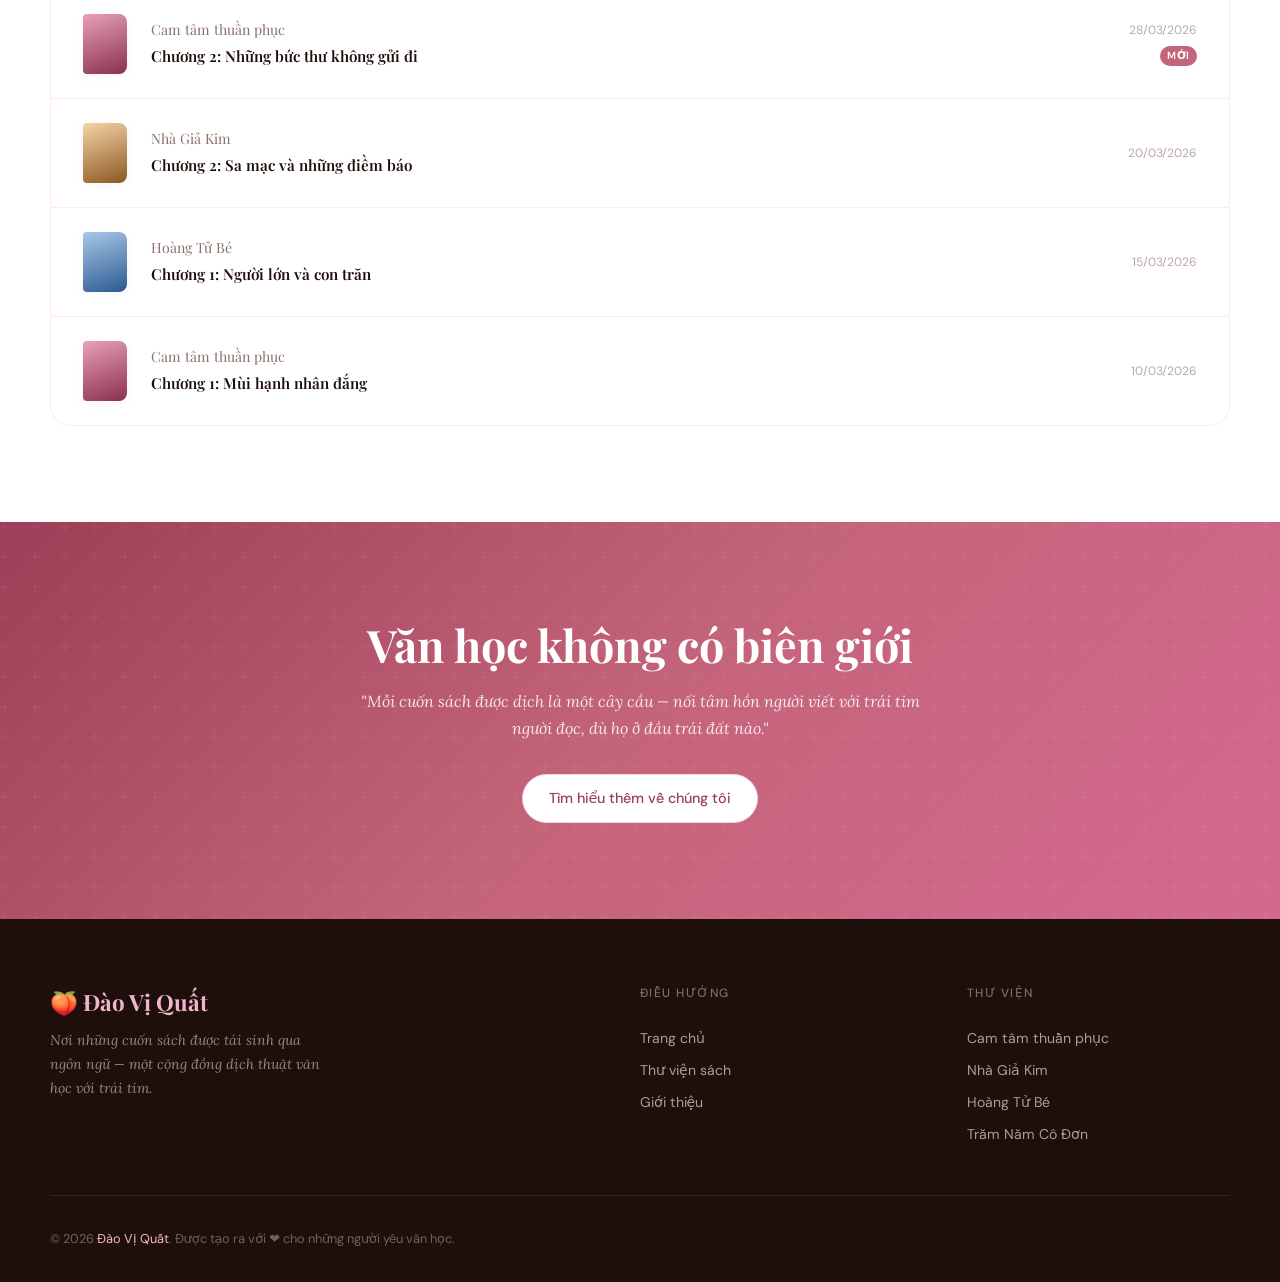
==== commit d80bc863: "Update HTML formatting" ====
--- a/index.html
+++ b/index.html
@@ -1,441 +1,533 @@
-<!DOCTYPE html>
+<!doctype html>
 <html lang="vi">
-<head>
-  <meta charset="UTF-8" />
-  <meta name="viewport" content="width=device-width, initial-scale=1.0" />
-  <meta name="description" content="Đào Vị Quất — Nơi những cuốn sách được tái sinh qua ngôn ngữ. Nền tảng dịch thuật văn học hàng đầu." />
-  <title>Đào Vị Quất — Nơi những cuốn sách được tái sinh qua ngôn ngữ</title>
-  <link rel="preconnect" href="https://fonts.googleapis.com" />
-  <link rel="preconnect" href="https://fonts.gstatic.com" crossorigin />
-  <link href="https://fonts.googleapis.com/css2?family=Playfair+Display:ital,wght@0,400;0,600;0,700;1,400;1,600&family=Lora:ital,wght@0,400;0,500;1,400&family=DM+Sans:wght@300;400;500&display=swap" rel="stylesheet" />
-  <link rel="stylesheet" href="assets/styles/main.css" />
-</head>
-<body>
-
-  <!-- ============================================================
+  <head>
+    <meta charset="UTF-8" />
+    <meta name="viewport" content="width=device-width, initial-scale=1.0" />
+    <meta
+      name="description"
+      content="Đào Vị Quất — Nơi những cuốn sách được tái sinh qua ngôn ngữ. Nền tảng dịch thuật văn học hàng đầu."
+    />
+    <title>Đào Vị Quất — Nơi những cuốn sách được tái sinh qua ngôn ngữ</title>
+    <link rel="preconnect" href="https://fonts.googleapis.com" />
+    <link rel="preconnect" href="https://fonts.gstatic.com" crossorigin />
+    <link
+      href="https://fonts.googleapis.com/css2?family=Playfair+Display:ital,wght@0,400;0,600;0,700;1,400;1,600&family=Lora:ital,wght@0,400;0,500;1,400&family=DM+Sans:wght@300;400;500&display=swap"
+      rel="stylesheet"
+    />
+    <link rel="stylesheet" href="assets/styles/main.css" />
+  </head>
+  <body>
+    <!-- ============================================================
        NAVIGATION
        ============================================================ -->
-  <nav class="navbar" id="navbar">
-    <a href="index.html" class="nav-logo">
-      <div class="nav-logo-icon">🍑</div>
-      <span class="nav-logo-text">Đào Vị Quất</span>
-    </a>
-
-    <div class="nav-links">
-      <a href="index.html" class="active">Trang chủ</a>
-      <a href="library.html">Thư viện sách</a>
-      <a href="about.html">Giới thiệu</a>
+    <nav class="navbar" id="navbar">
+      <a href="index.html" class="nav-logo">
+        <div class="nav-logo-icon"></div>
+        <span class="nav-logo-text">Đào Vị Quất</span>
+      </a>
+
+      <div class="nav-links">
+        <a href="index.html" class="active">Trang chủ</a>
+        <a href="library.html">Thư viện sách</a>
+        <a href="about.html">Giới thiệu</a>
+      </div>
+
+      <div class="nav-search">
+        <div class="search-input-wrap">
+          <svg
+            class="search-icon"
+            xmlns="http://www.w3.org/2000/svg"
+            width="15"
+            height="15"
+            viewBox="0 0 24 24"
+            fill="none"
+            stroke="currentColor"
+            stroke-width="2"
+            stroke-linecap="round"
+            stroke-linejoin="round"
+          >
+            <circle cx="11" cy="11" r="8" />
+            <path d="m21 21-4.35-4.35" />
+          </svg>
+          <input
+            type="text"
+            placeholder="Tìm kiếm sách..."
+            aria-label="Tìm kiếm sách"
+          />
+        </div>
+      </div>
+
+      <button class="nav-toggle" id="navToggle" aria-label="Mở menu">
+        <span></span><span></span><span></span>
+      </button>
+    </nav>
+
+    <!-- ============================================================
+       HERO SECTION
+       ============================================================ -->
+    <section class="hero">
+      <div class="hero-bg">
+        <div class="hero-bg-gradient"></div>
+        <!-- Decorative petals -->
+        <div class="petal petal-1"></div>
+        <div class="petal petal-2"></div>
+        <div class="petal petal-3"></div>
+        <div class="petal petal-4"></div>
+        <div class="petal petal-5"></div>
+        <div class="hero-circle"></div>
+      </div>
+
+      <div class="hero-content">
+        <div class="hero-eyebrow">
+          <span class="hero-eyebrow-line"></span>
+          Nền tảng dịch thuật văn học
+        </div>
+
+        <h1 class="hero-title">
+          <em>Đào Vị Quất</em>
+        </h1>
+
+        <p class="hero-tagline">
+          "Nơi những cuốn sách được tái sinh qua ngôn ngữ"
+        </p>
+
+        <p class="hero-desc">
+          Chúng tôi mang đến những tác phẩm văn học thế giới xuất sắc nhất bằng
+          tiếng Việt — dịch thuật với trái tim, được viết bởi những người yêu
+          sách.
+        </p>
+
+        <div class="hero-actions">
+          <a href="library.html" class="btn btn-primary">
+            <svg
+              xmlns="http://www.w3.org/2000/svg"
+              width="18"
+              height="18"
+              viewBox="0 0 24 24"
+              fill="none"
+              stroke="currentColor"
+              stroke-width="2"
+              stroke-linecap="round"
+              stroke-linejoin="round"
+            >
+              <path d="M4 19.5A2.5 2.5 0 0 1 6.5 17H20" />
+              <path
+                d="M6.5 2H20v20H6.5A2.5 2.5 0 0 1 4 19.5v-15A2.5 2.5 0 0 1 6.5 2z"
+              />
+            </svg>
+            Khám phá sách
+          </a>
+          <a
+            href="books/tinh-yeu-thoi-cholera/chapter1.html"
+            class="btn btn-secondary"
+          >
+            <svg
+              xmlns="http://www.w3.org/2000/svg"
+              width="18"
+              height="18"
+              viewBox="0 0 24 24"
+              fill="none"
+              stroke="currentColor"
+              stroke-width="2"
+              stroke-linecap="round"
+              stroke-linejoin="round"
+            >
+              <polygon points="5 3 19 12 5 21 5 3" />
+            </svg>
+            Đọc ngay
+          </a>
+        </div>
+
+        <div class="hero-stats">
+          <div>
+            <div class="hero-stat-number"></div>
+            <div class="hero-stat-label"></div>
+          </div>
+          <div>
+            <div class="hero-stat-number"></div>
+            <div class="hero-stat-label"></div>
+          </div>
+          <div>
+            <div class="hero-stat-number"></div>
+            <div class="hero-stat-label"></div>
+          </div>
+        </div>
+      </div>
+
+      <!-- Book mockup visual (hidden on mobile) -->
+      <div class="hero-visual">
+        <div class="book-stack">
+          <div
+            class="book-mockup book-mockup-3"
+            style="
+              background: linear-gradient(
+                160deg,
+                #fae0ec 0%,
+                #f2b5cc 50%,
+                #e88faf 100%
+              );
+            "
+          >
+            <div class="book-spine"></div>
+            <div class="book-content">
+              <div class="book-content-title">Nhà Giả Kim</div>
+              <div class="book-content-author">Paulo Coelho</div>
+            </div>
+          </div>
+          <div
+            class="book-mockup book-mockup-2"
+            style="
+              background: linear-gradient(
+                160deg,
+                #f2c4d8 0%,
+                #e88faf 50%,
+                #c4688a 100%
+              );
+            "
+          >
+            <div class="book-spine"></div>
+            <div class="book-content">
+              <div class="book-content-title">Trăm Năm Cô Đơn</div>
+              <div class="book-content-author">Dạng Dạng Mia</div>
+            </div>
+          </div>
+          <div
+            class="book-mockup book-mockup-1"
+            style="
+              background: linear-gradient(
+                160deg,
+                #e8a0b8 0%,
+                #c46888 50%,
+                #9a3f58 100%
+              );
+            "
+          >
+            <div class="book-spine"></div>
+            <div class="book-content">
+              <div class="book-content-title">Cam tâm thuần phục</div>
+              <div class="book-content-author">Dạng Dạng Mia</div>
+            </div>
+          </div>
+        </div>
+      </div>
+    </section>
+
+    <!-- ============================================================
+       FEATURED BOOKS SECTION
+       ============================================================ -->
+    <section class="section section-alt" id="featured">
+      <div class="container">
+        <div class="section-header fade-in">
+          <div class="section-eyebrow">Nổi bật</div>
+          <h2 class="section-title">Sách được yêu thích</h2>
+          <p class="section-subtitle">
+            Những tác phẩm văn học kinh điển thế giới được dịch thuật công phu,
+            sẵn sàng đưa bạn vào hành trình mới.
+          </p>
+        </div>
+
+        <div class="books-grid">
+          <!-- Book 1 -->
+          <article
+            class="book-card fade-in"
+            data-delay="0.05"
+            data-category="ongoing"
+          >
+            <div class="book-card-cover">
+              <img src="books/tinh-yeu-thoi-cholera/camtam.jpg" alt="camtam" />
+              <a href="books/tinh-yeu-thoi-cholera/index.html">
+                <div
+                  class="book-card-cover-art"
+                  style="
+                    background: linear-gradient(
+                      160deg,
+                      #e8a0b8 0%,
+                      #c46888 55%,
+                      #8a3050 100%
+                    );
+                  "
+                >
+                  <div class="book-cover-spine"></div>
+                  <div class="book-cover-text">
+                    <div class="book-cover-title">Cam tâm thuần phục</div>
+                    <div class="book-cover-author-small">Dạng Dạng Mia</div>
+                  </div>
+                </div>
+              </a>
+              <span class="book-card-badge badge-ongoing">Đang dịch</span>
+            </div>
+            <div class="book-card-body">
+              <h3 class="book-card-title">Cam tâm thuần phục</h3>
+              <div class="book-card-meta">
+                <span class="book-card-author">Dạng Dạng Mia</span>
+                <span class="book-card-translator">Dịch: Nhóm ĐVQ</span>
+              </div>
+              <p class="book-card-desc">
+                Một câu chuyện tình yêu trải dài hơn nửa thế kỷ, đầy ám ảnh và
+                đẹp đến đau lòng.
+              </p>
+              <div class="book-card-footer">
+                <span class="book-chapters-count">
+                  <svg
+                    xmlns="http://www.w3.org/2000/svg"
+                    width="13"
+                    height="13"
+                    viewBox="0 0 24 24"
+                    fill="none"
+                    stroke="currentColor"
+                    stroke-width="2"
+                  >
+                    <path
+                      d="M14 2H6a2 2 0 0 0-2 2v16a2 2 0 0 0 2 2h12a2 2 0 0 0 2-2V8z"
+                    />
+                    <polyline points="14 2 14 8 20 8" />
+                  </svg>
+                  2 chương
+                </span>
+                <a
+                  href="books/tinh-yeu-thoi-cholera/index.html"
+                  class="btn btn-sm btn-primary"
+                  >Đọc tiếp</a
+                >
+              </div>
+            </div>
+          </article>
+        </div>
+
+        <div
+          style="text-align: center; margin-top: 2.5rem"
+          class="fade-in"
+          data-delay="0.25"
+        >
+          <a href="library.html" class="btn btn-secondary">
+            Xem toàn bộ thư viện
+            <svg
+              xmlns="http://www.w3.org/2000/svg"
+              width="16"
+              height="16"
+              viewBox="0 0 24 24"
+              fill="none"
+              stroke="currentColor"
+              stroke-width="2"
+              stroke-linecap="round"
+              stroke-linejoin="round"
+            >
+              <path d="m9 18 6-6-6-6" />
+            </svg>
+          </a>
+        </div>
+      </div>
+    </section>
+
+    <!-- ============================================================
+       CATEGORIES SECTION
+       ============================================================ -->
+    <section class="section section-pink">
+      <div class="container">
+        <div class="section-header fade-in">
+          <div class="section-eyebrow">Thể loại</div>
+          <h2 class="section-title">Tìm sách theo trạng thái</h2>
+          <p class="section-subtitle">
+            Chọn truyện phù hợp với sở thích của bạn — đang tiến hành hay đã
+            hoàn chỉnh.
+          </p>
+        </div>
+
+        <div class="categories-grid">
+          <a
+            href="library.html?filter=ongoing"
+            class="category-card fade-in"
+            data-delay="0.05"
+          >
+            <div class="category-icon">📖</div>
+            <h3 class="category-title">Truyện đang tiến hành</h3>
+            <p class="category-desc">
+              Những bản dịch đang được cập nhật, hãy theo dõi để không bỏ lỡ
+              chương mới.
+            </p>
+            <span class="category-count">2 tác phẩm</span>
+          </a>
+          <a
+            href="library.html?filter=completed"
+            class="category-card fade-in"
+            data-delay="0.1"
+          >
+            <div class="category-icon">✨</div>
+            <h3 class="category-title">Truyện đã hoàn thành</h3>
+            <p class="category-desc">
+              Bản dịch đầy đủ, sẵn sàng để bạn đọc liên tục từ đầu đến cuối.
+            </p>
+            <span class="category-count">2 tác phẩm</span>
+          </a>
+        </div>
+      </div>
+    </section>
+
+    <!-- ============================================================
+       LATEST TRANSLATIONS
+       ============================================================ -->
+    <section class="section section-alt">
+      <div class="container">
+        <div class="section-header fade-in">
+          <div class="section-eyebrow">Cập nhật mới</div>
+          <h2 class="section-title">Chương mới nhất</h2>
+          <p class="section-subtitle">
+            Những bản dịch vừa được công bố, nóng hổi từ nhóm dịch thuật.
+          </p>
+        </div>
+
+        <div class="updates-list fade-in" data-delay="0.1">
+          <a href="books/tram-nam-co-don/chapter1.html" class="update-item">
+            <div class="update-cover-mini">
+              <div
+                class="update-cover-mini-art"
+                style="background: linear-gradient(160deg, #c8a8d8, #502880)"
+              ></div>
+            </div>
+            <div class="update-info">
+              <div class="update-book-name">Trăm Năm Cô Đơn</div>
+              <div class="update-title">Chương 1: Nhiều năm về sau...</div>
+            </div>
+            <div class="update-meta">
+              <div class="update-date">01/04/2026</div>
+              <span class="update-new-badge">MỚI</span>
+            </div>
+          </a>
+
+          <a
+            href="books/tinh-yeu-thoi-cholera/chapter2.html"
+            class="update-item"
+          >
+            <div class="update-cover-mini">
+              <div
+                class="update-cover-mini-art"
+                style="background: linear-gradient(160deg, #e8a0b8, #8a3050)"
+              ></div>
+            </div>
+            <div class="update-info">
+              <div class="update-book-name">Cam tâm thuần phục</div>
+              <div class="update-title">
+                Chương 2: Những bức thư không gửi đi
+              </div>
+            </div>
+            <div class="update-meta">
+              <div class="update-date">28/03/2026</div>
+              <span class="update-new-badge">MỚI</span>
+            </div>
+          </a>
+
+          <a href="books/nha-gia-kim/chapter2.html" class="update-item">
+            <div class="update-cover-mini">
+              <div
+                class="update-cover-mini-art"
+                style="background: linear-gradient(160deg, #f5d4a8, #8a5820)"
+              ></div>
+            </div>
+            <div class="update-info">
+              <div class="update-book-name">Nhà Giả Kim</div>
+              <div class="update-title">Chương 2: Sa mạc và những điềm báo</div>
+            </div>
+            <div class="update-meta">
+              <div class="update-date">20/03/2026</div>
+            </div>
+          </a>
+
+          <a href="books/hoang-tu-be/chapter1.html" class="update-item">
+            <div class="update-cover-mini">
+              <div
+                class="update-cover-mini-art"
+                style="background: linear-gradient(160deg, #a8c8e8, #2a5a90)"
+              ></div>
+            </div>
+            <div class="update-info">
+              <div class="update-book-name">Hoàng Tử Bé</div>
+              <div class="update-title">Chương 1: Người lớn và con trăn</div>
+            </div>
+            <div class="update-meta">
+              <div class="update-date">15/03/2026</div>
+            </div>
+          </a>
+
+          <a
+            href="books/tinh-yeu-thoi-cholera/chapter1.html"
+            class="update-item"
+          >
+            <div class="update-cover-mini">
+              <div
+                class="update-cover-mini-art"
+                style="background: linear-gradient(160deg, #e8a0b8, #8a3050)"
+              ></div>
+            </div>
+            <div class="update-info">
+              <div class="update-book-name">Cam tâm thuần phục</div>
+              <div class="update-title">Chương 1: Mùi hạnh nhân đắng</div>
+            </div>
+            <div class="update-meta">
+              <div class="update-date">10/03/2026</div>
+            </div>
+          </a>
+        </div>
+      </div>
+    </section>
+
+    <!-- ============================================================
+       ABOUT BANNER
+       ============================================================ -->
+    <div class="about-banner fade-in">
+      <div class="about-banner-content">
+        <h2 class="about-banner-title">Văn học không có biên giới</h2>
+        <p class="about-banner-text">
+          "Mỗi cuốn sách được dịch là một cây cầu — nối tâm hồn người viết với
+          trái tim người đọc, dù họ ở đầu trái đất nào."
+        </p>
+        <a href="about.html" class="btn btn-secondary"
+          >Tìm hiểu thêm về chúng tôi</a
+        >
+      </div>
     </div>
 
-    <div class="nav-search">
-      <div class="search-input-wrap">
-        <svg class="search-icon" xmlns="http://www.w3.org/2000/svg" width="15" height="15" viewBox="0 0 24 24" fill="none" stroke="currentColor" stroke-width="2" stroke-linecap="round" stroke-linejoin="round"><circle cx="11" cy="11" r="8"/><path d="m21 21-4.35-4.35"/></svg>
-        <input type="text" placeholder="Tìm kiếm sách..." aria-label="Tìm kiếm sách" />
-      </div>
-    </div>
-
-    <button class="nav-toggle" id="navToggle" aria-label="Mở menu">
-      <span></span><span></span><span></span>
-    </button>
-  </nav>
-
-  <!-- ============================================================
-       HERO SECTION
-       ============================================================ -->
-  <section class="hero">
-    <div class="hero-bg">
-      <div class="hero-bg-gradient"></div>
-      <!-- Decorative petals -->
-      <div class="petal petal-1"></div>
-      <div class="petal petal-2"></div>
-      <div class="petal petal-3"></div>
-      <div class="petal petal-4"></div>
-      <div class="petal petal-5"></div>
-      <div class="hero-circle"></div>
-    </div>
-
-    <div class="hero-content">
-      <div class="hero-eyebrow">
-        <span class="hero-eyebrow-line"></span>
-        Nền tảng dịch thuật văn học
-      </div>
-
-      <h1 class="hero-title">
-        <em>Đào Vị Quất</em>
-      </h1>
-
-      <p class="hero-tagline">
-        "Nơi những cuốn sách được tái sinh qua ngôn ngữ"
-      </p>
-
-      <p class="hero-desc">
-        Chúng tôi mang đến những tác phẩm văn học thế giới xuất sắc nhất bằng tiếng Việt — dịch thuật với trái tim, được viết bởi những người yêu sách.
-      </p>
-
-      <div class="hero-actions">
-        <a href="library.html" class="btn btn-primary">
-          <svg xmlns="http://www.w3.org/2000/svg" width="18" height="18" viewBox="0 0 24 24" fill="none" stroke="currentColor" stroke-width="2" stroke-linecap="round" stroke-linejoin="round"><path d="M4 19.5A2.5 2.5 0 0 1 6.5 17H20"/><path d="M6.5 2H20v20H6.5A2.5 2.5 0 0 1 4 19.5v-15A2.5 2.5 0 0 1 6.5 2z"/></svg>
-          Khám phá sách
-        </a>
-        <a href="books/tinh-yeu-thoi-cholera/chapter1.html" class="btn btn-secondary">
-          <svg xmlns="http://www.w3.org/2000/svg" width="18" height="18" viewBox="0 0 24 24" fill="none" stroke="currentColor" stroke-width="2" stroke-linecap="round" stroke-linejoin="round"><polygon points="5 3 19 12 5 21 5 3"/></svg>
-          Đọc ngay
-        </a>
-      </div>
-
-      <div class="hero-stats">
-        <div>
-          <div class="hero-stat-number"></div>
-          <div class="hero-stat-label"></div>
-        </div>
-        <div>
-          <div class="hero-stat-number"></div>
-          <div class="hero-stat-label"></div>
-        </div>
-        <div>
-          <div class="hero-stat-number"></div>
-          <div class="hero-stat-label"></div>
-        </div>
-      </div>
-    </div>
-
-    <!-- Book mockup visual (hidden on mobile) -->
-    <div class="hero-visual">
-      <div class="book-stack">
-        <div class="book-mockup book-mockup-3" style="background: linear-gradient(160deg,#FAE0EC 0%,#F2B5CC 50%,#E88FAF 100%)">
-          <div class="book-spine"></div>
-          <div class="book-content">
-            <div class="book-content-title">Nhà Giả Kim</div>
-            <div class="book-content-author">Paulo Coelho</div>
-          </div>
-        </div>
-        <div class="book-mockup book-mockup-2" style="background: linear-gradient(160deg,#F2C4D8 0%,#E88FAF 50%,#C4688A 100%)">
-          <div class="book-spine"></div>
-          <div class="book-content">
-            <div class="book-content-title">Trăm Năm Cô Đơn</div>
-            <div class="book-content-author">Gabriel García Márquez</div>
-          </div>
-        </div>
-        <div class="book-mockup book-mockup-1" style="background: linear-gradient(160deg,#E8A0B8 0%,#C46888 50%,#9A3F58 100%)">
-          <div class="book-spine"></div>
-          <div class="book-content">
-            <div class="book-content-title">Tess</div>
-            <div class="book-content-author">Gabriel García Márquez</div>
-          </div>
-        </div>
-      </div>
-    </div>
-  </section>
-
-  <!-- ============================================================
-       FEATURED BOOKS SECTION
-       ============================================================ -->
-  <section class="section section-alt" id="featured">
-    <div class="container">
-      <div class="section-header fade-in">
-        <div class="section-eyebrow">Nổi bật</div>
-        <h2 class="section-title">Sách được yêu thích</h2>
-        <p class="section-subtitle">Những tác phẩm văn học kinh điển thế giới được dịch thuật công phu, sẵn sàng đưa bạn vào hành trình mới.</p>
-      </div>
-
-      <div class="books-grid">
-
-        <!-- Book 1 -->
-        <article class="book-card fade-in" data-delay="0.05" data-category="ongoing">
-          <div class="book-card-cover">
-            <a href="books/tinh-yeu-thoi-cholera/index.html">
-              <div class="book-card-cover-art" style="background: linear-gradient(160deg,#E8A0B8 0%,#C46888 55%,#8A3050 100%)">
-                <div class="book-cover-spine"></div>
-                <div class="book-cover-text">
-                  <div class="book-cover-title">Tình Yêu Thời Thổ Tả</div>
-                  <div class="book-cover-author-small">Gabriel García Márquez</div>
-                </div>
-              </div>
-            </a>
-            <span class="book-card-badge badge-ongoing">Đang dịch</span>
-          </div>
-          <div class="book-card-body">
-            <h3 class="book-card-title">Tình Yêu Thời Thổ Tả</h3>
-            <div class="book-card-meta">
-              <span class="book-card-author">Gabriel García Márquez</span>
-              <span class="book-card-translator">Dịch: Nhóm ĐVQ</span>
-            </div>
-            <p class="book-card-desc">Một câu chuyện tình yêu trải dài hơn nửa thế kỷ, đầy ám ảnh và đẹp đến đau lòng.</p>
-            <div class="book-card-footer">
-              <span class="book-chapters-count">
-                <svg xmlns="http://www.w3.org/2000/svg" width="13" height="13" viewBox="0 0 24 24" fill="none" stroke="currentColor" stroke-width="2"><path d="M14 2H6a2 2 0 0 0-2 2v16a2 2 0 0 0 2 2h12a2 2 0 0 0 2-2V8z"/><polyline points="14 2 14 8 20 8"/></svg>
-                2 chương
-              </span>
-              <a href="books/tinh-yeu-thoi-cholera/index.html" class="btn btn-sm btn-primary">Đọc tiếp</a>
-            </div>
-          </div>
-        </article>
-
-        <!-- Book 2 -->
-        <article class="book-card fade-in" data-delay="0.1" data-category="completed">
-          <div class="book-card-cover">
-            <a href="books/nha-gia-kim/index.html">
-              <div class="book-card-cover-art" style="background: linear-gradient(160deg,#F5D4A8 0%,#D4A060 55%,#8A5820 100%)">
-                <div class="book-cover-spine"></div>
-                <div class="book-cover-text">
-                  <div class="book-cover-title">Nhà Giả Kim</div>
-                  <div class="book-cover-author-small">Paulo Coelho</div>
-                </div>
-              </div>
-            </a>
-            <span class="book-card-badge badge-completed">Hoàn thành</span>
-          </div>
-          <div class="book-card-body">
-            <h3 class="book-card-title">Nhà Giả Kim</h3>
-            <div class="book-card-meta">
-              <span class="book-card-author">Paulo Coelho</span>
-              <span class="book-card-translator">Dịch: Nhóm ĐVQ</span>
-            </div>
-            <p class="book-card-desc">Hành trình tìm kiếm vận mệnh cá nhân của chàng trai chăn cừu Santiago — một cuốn sách truyền cảm hứng mọi thế hệ.</p>
-            <div class="book-card-footer">
-              <span class="book-chapters-count">
-                <svg xmlns="http://www.w3.org/2000/svg" width="13" height="13" viewBox="0 0 24 24" fill="none" stroke="currentColor" stroke-width="2"><path d="M14 2H6a2 2 0 0 0-2 2v16a2 2 0 0 0 2 2h12a2 2 0 0 0 2-2V8z"/><polyline points="14 2 14 8 20 8"/></svg>
-                2 chương
-              </span>
-              <a href="books/nha-gia-kim/index.html" class="btn btn-sm btn-primary">Đọc tiếp</a>
-            </div>
-          </div>
-        </article>
-
-        <!-- Book 3 -->
-        <article class="book-card fade-in" data-delay="0.15" data-category="completed">
-          <div class="book-card-cover">
-            <a href="books/hoang-tu-be/index.html">
-              <div class="book-card-cover-art" style="background: linear-gradient(160deg,#A8C8E8 0%,#5890C4 55%,#2A5A90 100%)">
-                <div class="book-cover-spine"></div>
-                <div class="book-cover-text">
-                  <div class="book-cover-title">Hoàng Tử Bé</div>
-                  <div class="book-cover-author-small">Antoine de Saint-Exupéry</div>
-                </div>
-              </div>
-            </a>
-            <span class="book-card-badge badge-completed">Hoàn thành</span>
-          </div>
-          <div class="book-card-body">
-            <h3 class="book-card-title">Hoàng Tử Bé</h3>
-            <div class="book-card-meta">
-              <span class="book-card-author">Antoine de Saint-Exupéry</span>
-              <span class="book-card-translator">Dịch: Nhóm ĐVQ</span>
-            </div>
-            <p class="book-card-desc">Những điều quan trọng nhất không thể nhìn thấy bằng mắt thường — bài học từ hoàng tử đến từ một hành tinh nhỏ.</p>
-            <div class="book-card-footer">
-              <span class="book-chapters-count">
-                <svg xmlns="http://www.w3.org/2000/svg" width="13" height="13" viewBox="0 0 24 24" fill="none" stroke="currentColor" stroke-width="2"><path d="M14 2H6a2 2 0 0 0-2 2v16a2 2 0 0 0 2 2h12a2 2 0 0 0 2-2V8z"/><polyline points="14 2 14 8 20 8"/></svg>
-                1 chương
-              </span>
-              <a href="books/hoang-tu-be/index.html" class="btn btn-sm btn-primary">Đọc tiếp</a>
-            </div>
-          </div>
-        </article>
-
-        <!-- Book 4 -->
-        <article class="book-card fade-in" data-delay="0.2" data-category="ongoing">
-          <div class="book-card-cover">
-            <a href="books/tram-nam-co-don/index.html">
-              <div class="book-card-cover-art" style="background: linear-gradient(160deg,#C8A8D8 0%,#9060B8 55%,#502880 100%)">
-                <div class="book-cover-spine"></div>
-                <div class="book-cover-text">
-                  <div class="book-cover-title">Trăm Năm Cô Đơn</div>
-                  <div class="book-cover-author-small">Gabriel García Márquez</div>
-                </div>
-              </div>
-            </a>
-            <span class="book-card-badge badge-new">Mới</span>
-          </div>
-          <div class="book-card-body">
-            <h3 class="book-card-title">Trăm Năm Cô Đơn</h3>
-            <div class="book-card-meta">
-              <span class="book-card-author">Gabriel García Márquez</span>
-              <span class="book-card-translator">Dịch: Nhóm ĐVQ</span>
-            </div>
-            <p class="book-card-desc">Câu chuyện sử thi về bảy thế hệ của gia tộc Buendía trong thị trấn Macondo huyền bí và hoang vắng.</p>
-            <div class="book-card-footer">
-              <span class="book-chapters-count">
-                <svg xmlns="http://www.w3.org/2000/svg" width="13" height="13" viewBox="0 0 24 24" fill="none" stroke="currentColor" stroke-width="2"><path d="M14 2H6a2 2 0 0 0-2 2v16a2 2 0 0 0 2 2h12a2 2 0 0 0 2-2V8z"/><polyline points="14 2 14 8 20 8"/></svg>
-                1 chương
-              </span>
-              <a href="books/tram-nam-co-don/index.html" class="btn btn-sm btn-primary">Đọc tiếp</a>
-            </div>
-          </div>
-        </article>
-
-      </div>
-
-      <div style="text-align:center; margin-top: 2.5rem;" class="fade-in" data-delay="0.25">
-        <a href="library.html" class="btn btn-secondary">
-          Xem toàn bộ thư viện
-          <svg xmlns="http://www.w3.org/2000/svg" width="16" height="16" viewBox="0 0 24 24" fill="none" stroke="currentColor" stroke-width="2" stroke-linecap="round" stroke-linejoin="round"><path d="m9 18 6-6-6-6"/></svg>
-        </a>
-      </div>
-    </div>
-  </section>
-
-  <!-- ============================================================
-       CATEGORIES SECTION
-       ============================================================ -->
-  <section class="section section-pink">
-    <div class="container">
-      <div class="section-header fade-in">
-        <div class="section-eyebrow">Thể loại</div>
-        <h2 class="section-title">Tìm sách theo trạng thái</h2>
-        <p class="section-subtitle">Chọn truyện phù hợp với sở thích của bạn — đang tiến hành hay đã hoàn chỉnh.</p>
-      </div>
-
-      <div class="categories-grid">
-        <a href="library.html?filter=ongoing" class="category-card fade-in" data-delay="0.05">
-          <div class="category-icon">📖</div>
-          <h3 class="category-title">Truyện đang tiến hành</h3>
-          <p class="category-desc">Những bản dịch đang được cập nhật, hãy theo dõi để không bỏ lỡ chương mới.</p>
-          <span class="category-count">2 tác phẩm</span>
-        </a>
-        <a href="library.html?filter=completed" class="category-card fade-in" data-delay="0.1">
-          <div class="category-icon">✨</div>
-          <h3 class="category-title">Truyện đã hoàn thành</h3>
-          <p class="category-desc">Bản dịch đầy đủ, sẵn sàng để bạn đọc liên tục từ đầu đến cuối.</p>
-          <span class="category-count">2 tác phẩm</span>
-        </a>
-      </div>
-    </div>
-  </section>
-
-  <!-- ============================================================
-       LATEST TRANSLATIONS
-       ============================================================ -->
-  <section class="section section-alt">
-    <div class="container">
-      <div class="section-header fade-in">
-        <div class="section-eyebrow">Cập nhật mới</div>
-        <h2 class="section-title">Chương mới nhất</h2>
-        <p class="section-subtitle">Những bản dịch vừa được công bố, nóng hổi từ nhóm dịch thuật.</p>
-      </div>
-
-      <div class="updates-list fade-in" data-delay="0.1">
-
-        <a href="books/tram-nam-co-don/chapter1.html" class="update-item">
-          <div class="update-cover-mini">
-            <div class="update-cover-mini-art" style="background: linear-gradient(160deg,#C8A8D8,#502880)"></div>
-          </div>
-          <div class="update-info">
-            <div class="update-book-name">Trăm Năm Cô Đơn</div>
-            <div class="update-title">Chương 1: Nhiều năm về sau...</div>
-          </div>
-          <div class="update-meta">
-            <div class="update-date">01/04/2026</div>
-            <span class="update-new-badge">MỚI</span>
-          </div>
-        </a>
-
-        <a href="books/tinh-yeu-thoi-cholera/chapter2.html" class="update-item">
-          <div class="update-cover-mini">
-            <div class="update-cover-mini-art" style="background: linear-gradient(160deg,#E8A0B8,#8A3050)"></div>
-          </div>
-          <div class="update-info">
-            <div class="update-book-name">Tình Yêu Thời Thổ Tả</div>
-            <div class="update-title">Chương 2: Những bức thư không gửi đi</div>
-          </div>
-          <div class="update-meta">
-            <div class="update-date">28/03/2026</div>
-            <span class="update-new-badge">MỚI</span>
-          </div>
-        </a>
-
-        <a href="books/nha-gia-kim/chapter2.html" class="update-item">
-          <div class="update-cover-mini">
-            <div class="update-cover-mini-art" style="background: linear-gradient(160deg,#F5D4A8,#8A5820)"></div>
-          </div>
-          <div class="update-info">
-            <div class="update-book-name">Nhà Giả Kim</div>
-            <div class="update-title">Chương 2: Sa mạc và những điềm báo</div>
-          </div>
-          <div class="update-meta">
-            <div class="update-date">20/03/2026</div>
-          </div>
-        </a>
-
-        <a href="books/hoang-tu-be/chapter1.html" class="update-item">
-          <div class="update-cover-mini">
-            <div class="update-cover-mini-art" style="background: linear-gradient(160deg,#A8C8E8,#2A5A90)"></div>
-          </div>
-          <div class="update-info">
-            <div class="update-book-name">Hoàng Tử Bé</div>
-            <div class="update-title">Chương 1: Người lớn và con trăn</div>
-          </div>
-          <div class="update-meta">
-            <div class="update-date">15/03/2026</div>
-          </div>
-        </a>
-
-        <a href="books/tinh-yeu-thoi-cholera/chapter1.html" class="update-item">
-          <div class="update-cover-mini">
-            <div class="update-cover-mini-art" style="background: linear-gradient(160deg,#E8A0B8,#8A3050)"></div>
-          </div>
-          <div class="update-info">
-            <div class="update-book-name">Tình Yêu Thời Thổ Tả</div>
-            <div class="update-title">Chương 1: Mùi hạnh nhân đắng</div>
-          </div>
-          <div class="update-meta">
-            <div class="update-date">10/03/2026</div>
-          </div>
-        </a>
-
-      </div>
-    </div>
-  </section>
-
-  <!-- ============================================================
-       ABOUT BANNER
-       ============================================================ -->
-  <div class="about-banner fade-in">
-    <div class="about-banner-content">
-      <h2 class="about-banner-title">Văn học không có biên giới</h2>
-      <p class="about-banner-text">
-        "Mỗi cuốn sách được dịch là một cây cầu — nối tâm hồn người viết với trái tim người đọc, dù họ ở đầu trái đất nào."
-      </p>
-      <a href="about.html" class="btn btn-secondary">Tìm hiểu thêm về chúng tôi</a>
-    </div>
-  </div>
-
-  <!-- ============================================================
+    <!-- ============================================================
        FOOTER
        ============================================================ -->
-  <footer class="footer">
-    <div class="footer-inner">
-      <div class="footer-top">
-        <div>
-          <div class="footer-brand-name">🍑 Đào Vị Quất</div>
-          <p class="footer-brand-desc">
-            Nơi những cuốn sách được tái sinh qua ngôn ngữ — một cộng đồng dịch thuật văn học với trái tim.
+    <footer class="footer">
+      <div class="footer-inner">
+        <div class="footer-top">
+          <div>
+            <div class="footer-brand-name">🍑 Đào Vị Quất</div>
+            <p class="footer-brand-desc">
+              Nơi những cuốn sách được tái sinh qua ngôn ngữ — một cộng đồng
+              dịch thuật văn học với trái tim.
+            </p>
+          </div>
+          <div>
+            <div class="footer-col-title">Điều hướng</div>
+            <nav class="footer-links">
+              <a href="index.html">Trang chủ</a>
+              <a href="library.html">Thư viện sách</a>
+              <a href="about.html">Giới thiệu</a>
+            </nav>
+          </div>
+          <div>
+            <div class="footer-col-title">Thư viện</div>
+            <nav class="footer-links">
+              <a href="books/tinh-yeu-thoi-cholera/index.html"
+                >Cam tâm thuần phục</a
+              >
+              <a href="books/nha-gia-kim/index.html">Nhà Giả Kim</a>
+              <a href="books/hoang-tu-be/index.html">Hoàng Tử Bé</a>
+              <a href="books/tram-nam-co-don/index.html">Trăm Năm Cô Đơn</a>
+            </nav>
+          </div>
+        </div>
+        <div class="footer-bottom">
+          <p class="footer-copy">
+            © 2026 <span>Đào Vị Quất</span>. Được tạo ra với ❤️ cho những người
+            yêu văn học.
           </p>
         </div>
-        <div>
-          <div class="footer-col-title">Điều hướng</div>
-          <nav class="footer-links">
-            <a href="index.html">Trang chủ</a>
-            <a href="library.html">Thư viện sách</a>
-            <a href="about.html">Giới thiệu</a>
-          </nav>
-        </div>
-        <div>
-          <div class="footer-col-title">Thư viện</div>
-          <nav class="footer-links">
-            <a href="books/tinh-yeu-thoi-cholera/index.html">Tình Yêu Thời Thổ Tả</a>
-            <a href="books/nha-gia-kim/index.html">Nhà Giả Kim</a>
-            <a href="books/hoang-tu-be/index.html">Hoàng Tử Bé</a>
-            <a href="books/tram-nam-co-don/index.html">Trăm Năm Cô Đơn</a>
-          </nav>
-        </div>
-      </div>
-      <div class="footer-bottom">
-        <p class="footer-copy">© 2026 <span>Đào Vị Quất</span>. Được tạo ra với ❤️ cho những người yêu văn học.</p>
-      </div>
-    </div>
-  </footer>
-
-  <script src="assets/scripts/main.js"></script>
-</body>
+      </div>
+    </footer>
+
+    <script src="assets/scripts/main.js"></script>
+  </body>
 </html>
--- a/assets/styles/main.css
+++ b/assets/styles/main.css
@@ -4,45 +4,45 @@
    ============================================================ */
 
 /* --- Google Fonts --- */
-@import url('https://fonts.googleapis.com/css2?family=Playfair+Display:ital,wght@0,400;0,600;0,700;1,400;1,600&family=Lora:ital,wght@0,400;0,500;1,400&family=DM+Sans:wght@300;400;500&display=swap');
+@import url("https://fonts.googleapis.com/css2?family=Playfair+Display:ital,wght@0,400;0,600;0,700;1,400;1,600&family=Lora:ital,wght@0,400;0,500;1,400&family=DM+Sans:wght@300;400;500&display=swap");
 
 /* ============================================================
    CSS CUSTOM PROPERTIES
    ============================================================ */
 :root {
   /* Pink Palette */
-  --pink-50:  #FFF5F8;
-  --pink-100: #FFE8F0;
-  --pink-200: #F9D4E2;
-  --pink-300: #F2B5CC;
-  --pink-400: #E88FAF;
-  --pink-500: #D4698F;
-  --pink-600: #B84E75;
-  --pink-700: #8E3258;
-  --rose:     #C4647A;
-  --rose-dark:#9A3F57;
+  --pink-50: #fff5f8;
+  --pink-100: #ffe8f0;
+  --pink-200: #f9d4e2;
+  --pink-300: #f2b5cc;
+  --pink-400: #e88faf;
+  --pink-500: #d4698f;
+  --pink-600: #b84e75;
+  --pink-700: #8e3258;
+  --rose: #c4647a;
+  --rose-dark: #9a3f57;
 
   /* Neutral Palette */
-  --cream:    #FDF8F5;
-  --beige:    #F5EDE6;
-  --warm-100: #EDE0D8;
-  --warm-200: #D4C5BA;
-  --text-dark:#1E0F0A;
-  --text-mid: #4A3028;
-  --text-soft:#8A7068;
-  --text-mute:#B8A8A0;
+  --cream: #fdf8f5;
+  --beige: #f5ede6;
+  --warm-100: #ede0d8;
+  --warm-200: #d4c5ba;
+  --text-dark: #1e0f0a;
+  --text-mid: #4a3028;
+  --text-soft: #8a7068;
+  --text-mute: #b8a8a0;
 
   /* Typography */
-  --font-serif: 'Playfair Display', Georgia, serif;
-  --font-body:  'Lora', Georgia, serif;
-  --font-ui:    'DM Sans', system-ui, sans-serif;
+  --font-serif: "Playfair Display", Georgia, serif;
+  --font-body: "Lora", Georgia, serif;
+  --font-ui: "DM Sans", system-ui, sans-serif;
 
   /* Spacing */
-  --space-xs:  0.25rem;
-  --space-sm:  0.5rem;
-  --space-md:  1rem;
-  --space-lg:  1.5rem;
-  --space-xl:  2rem;
+  --space-xs: 0.25rem;
+  --space-sm: 0.5rem;
+  --space-md: 1rem;
+  --space-lg: 1.5rem;
+  --space-xl: 2rem;
   --space-2xl: 3rem;
   --space-3xl: 4rem;
   --space-4xl: 6rem;
@@ -54,10 +54,10 @@
   --radius-xl: 32px;
 
   /* Shadows */
-  --shadow-sm:  0 2px 8px rgba(196, 100, 122, 0.08);
-  --shadow-md:  0 4px 20px rgba(196, 100, 122, 0.12);
-  --shadow-lg:  0 8px 40px rgba(196, 100, 122, 0.16);
-  --shadow-xl:  0 16px 64px rgba(196, 100, 122, 0.20);
+  --shadow-sm: 0 2px 8px rgba(196, 100, 122, 0.08);
+  --shadow-md: 0 4px 20px rgba(196, 100, 122, 0.12);
+  --shadow-lg: 0 8px 40px rgba(196, 100, 122, 0.16);
+  --shadow-xl: 0 16px 64px rgba(196, 100, 122, 0.2);
 
   /* Transitions */
   --ease-smooth: cubic-bezier(0.4, 0, 0.2, 1);
@@ -67,7 +67,9 @@
 /* ============================================================
    RESET & BASE
    ============================================================ */
-*, *::before, *::after {
+*,
+*::before,
+*::after {
   box-sizing: border-box;
   margin: 0;
   padding: 0;
@@ -99,7 +101,9 @@
   text-decoration: none;
 }
 
-ul { list-style: none; }
+ul {
+  list-style: none;
+}
 
 button {
   cursor: pointer;
@@ -177,7 +181,7 @@
 }
 
 .nav-links a::after {
-  content: '';
+  content: "";
   position: absolute;
   bottom: -2px;
   left: 0;
@@ -220,7 +224,10 @@
   font-size: 0.85rem;
   color: var(--text-dark);
   width: 200px;
-  transition: border-color 0.25s, box-shadow 0.25s, width 0.3s var(--ease-smooth);
+  transition:
+    border-color 0.25s,
+    box-shadow 0.25s,
+    width 0.3s var(--ease-smooth);
   outline: none;
 }
 
@@ -282,9 +289,17 @@
   position: absolute;
   inset: 0;
   background:
-    radial-gradient(ellipse 80% 70% at 60% 40%, rgba(249, 212, 226, 0.5) 0%, transparent 70%),
-    radial-gradient(ellipse 50% 60% at 10% 80%, rgba(242, 181, 204, 0.3) 0%, transparent 60%),
-    linear-gradient(160deg, #FFF5F8 0%, #FDF3F0 50%, #FFF8F5 100%);
+    radial-gradient(
+      ellipse 80% 70% at 60% 40%,
+      rgba(249, 212, 226, 0.5) 0%,
+      transparent 70%
+    ),
+    radial-gradient(
+      ellipse 50% 60% at 10% 80%,
+      rgba(242, 181, 204, 0.3) 0%,
+      transparent 60%
+    ),
+    linear-gradient(160deg, #fff5f8 0%, #fdf3f0 50%, #fff8f5 100%);
 }
 
 /* Decorative petals */
@@ -295,17 +310,68 @@
   animation: floatPetal linear infinite;
 }
 
-.petal-1 { width: 120px; height: 120px; top: 15%; right: 15%; background: var(--pink-300); animation-duration: 18s; animation-delay: 0s; }
-.petal-2 { width: 80px; height: 80px; top: 60%; right: 8%; background: var(--rose); animation-duration: 22s; animation-delay: -5s; transform: rotate(45deg); }
-.petal-3 { width: 160px; height: 160px; top: 20%; right: 35%; background: var(--pink-200); animation-duration: 26s; animation-delay: -10s; transform: rotate(90deg); }
-.petal-4 { width: 60px; height: 60px; top: 70%; left: 5%; background: var(--pink-400); animation-duration: 20s; animation-delay: -8s; }
-.petal-5 { width: 100px; height: 100px; top: 35%; right: 5%; background: var(--pink-300); animation-duration: 30s; animation-delay: -15s; transform: rotate(135deg); }
+.petal-1 {
+  width: 120px;
+  height: 120px;
+  top: 15%;
+  right: 15%;
+  background: var(--pink-300);
+  animation-duration: 18s;
+  animation-delay: 0s;
+}
+.petal-2 {
+  width: 80px;
+  height: 80px;
+  top: 60%;
+  right: 8%;
+  background: var(--rose);
+  animation-duration: 22s;
+  animation-delay: -5s;
+  transform: rotate(45deg);
+}
+.petal-3 {
+  width: 160px;
+  height: 160px;
+  top: 20%;
+  right: 35%;
+  background: var(--pink-200);
+  animation-duration: 26s;
+  animation-delay: -10s;
+  transform: rotate(90deg);
+}
+.petal-4 {
+  width: 60px;
+  height: 60px;
+  top: 70%;
+  left: 5%;
+  background: var(--pink-400);
+  animation-duration: 20s;
+  animation-delay: -8s;
+}
+.petal-5 {
+  width: 100px;
+  height: 100px;
+  top: 35%;
+  right: 5%;
+  background: var(--pink-300);
+  animation-duration: 30s;
+  animation-delay: -15s;
+  transform: rotate(135deg);
+}
 
 @keyframes floatPetal {
-  0%   { transform: translateY(0) rotate(0deg); }
-  33%  { transform: translateY(-20px) rotate(120deg); }
-  66%  { transform: translateY(10px) rotate(240deg); }
-  100% { transform: translateY(0) rotate(360deg); }
+  0% {
+    transform: translateY(0) rotate(0deg);
+  }
+  33% {
+    transform: translateY(-20px) rotate(120deg);
+  }
+  66% {
+    transform: translateY(10px) rotate(240deg);
+  }
+  100% {
+    transform: translateY(0) rotate(360deg);
+  }
 }
 
 /* Decorative circle */
@@ -317,7 +383,12 @@
   width: 600px;
   height: 600px;
   border-radius: 50%;
-  background: linear-gradient(135deg, var(--pink-200) 0%, var(--pink-300) 50%, var(--pink-400) 100%);
+  background: linear-gradient(
+    135deg,
+    var(--pink-200) 0%,
+    var(--pink-300) 50%,
+    var(--pink-400) 100%
+  );
   opacity: 0.18;
   filter: blur(2px);
 }
@@ -331,8 +402,14 @@
 }
 
 @keyframes heroFadeIn {
-  from { opacity: 0; transform: translateY(30px); }
-  to   { opacity: 1; transform: translateY(0); }
+  from {
+    opacity: 0;
+    transform: translateY(30px);
+  }
+  to {
+    opacity: 1;
+    transform: translateY(0);
+  }
 }
 
 .hero-eyebrow {
@@ -445,7 +522,9 @@
   width: 200px;
   height: 280px;
   border-radius: 4px 12px 12px 4px;
-  box-shadow: var(--shadow-xl), 8px 8px 0 rgba(196, 100, 122, 0.15);
+  box-shadow:
+    var(--shadow-xl),
+    8px 8px 0 rgba(196, 100, 122, 0.15);
   overflow: hidden;
   transition: transform 0.4s var(--ease-spring);
 }
@@ -454,7 +533,7 @@
   top: 0;
   left: 40px;
   z-index: 3;
-  background: linear-gradient(160deg, #E8A0B8 0%, #C46888 50%, #9A3F58 100%);
+  background: linear-gradient(160deg, #e8a0b8 0%, #c46888 50%, #9a3f58 100%);
   transform: rotate(-3deg);
 }
 
@@ -462,7 +541,7 @@
   top: 20px;
   left: 20px;
   z-index: 2;
-  background: linear-gradient(160deg, #F2C4D8 0%, #E88FAF 50%, #C4688A 100%);
+  background: linear-gradient(160deg, #f2c4d8 0%, #e88faf 50%, #c4688a 100%);
   transform: rotate(2deg);
 }
 
@@ -470,7 +549,7 @@
   top: 40px;
   left: 0;
   z-index: 1;
-  background: linear-gradient(160deg, #FAE0EC 0%, #F2B5CC 50%, #E88FAF 100%);
+  background: linear-gradient(160deg, #fae0ec 0%, #f2b5cc 50%, #e88faf 100%);
   transform: rotate(5deg);
 }
 
@@ -484,7 +563,7 @@
   top: 0;
   bottom: 0;
   width: 16px;
-  background: rgba(0,0,0,0.2);
+  background: rgba(0, 0, 0, 0.2);
 }
 
 .book-content {
@@ -506,7 +585,7 @@
 .book-content-author {
   font-family: var(--font-ui);
   font-size: 0.7rem;
-  color: rgba(255,255,255,0.7);
+  color: rgba(255, 255, 255, 0.7);
   letter-spacing: 0.08em;
   text-transform: uppercase;
 }
@@ -612,7 +691,7 @@
 
 .section-eyebrow::before,
 .section-eyebrow::after {
-  content: '';
+  content: "";
   width: 24px;
   height: 1px;
   background: var(--rose);
@@ -652,7 +731,9 @@
   border-radius: var(--radius-lg);
   overflow: hidden;
   border: 1px solid var(--pink-100);
-  transition: transform 0.3s var(--ease-spring), box-shadow 0.3s var(--ease-smooth);
+  transition:
+    transform 0.3s var(--ease-spring),
+    box-shadow 0.3s var(--ease-smooth);
   position: relative;
 }
 
@@ -665,6 +746,8 @@
   position: relative;
   aspect-ratio: 3/4;
   overflow: hidden;
+  display: flex;
+  align-items: safe;
 }
 
 .book-card-cover-art {
@@ -687,7 +770,7 @@
   top: 0;
   bottom: 0;
   width: 20px;
-  background: rgba(0,0,0,0.2);
+  background: rgba(0, 0, 0, 0.2);
 }
 
 .book-cover-text {
@@ -701,13 +784,13 @@
   font-size: 1.05rem;
   color: white;
   line-height: 1.3;
-  text-shadow: 0 2px 8px rgba(0,0,0,0.3);
+  text-shadow: 0 2px 8px rgba(0, 0, 0, 0.3);
 }
 
 .book-cover-author-small {
   font-family: var(--font-ui);
   font-size: 0.65rem;
-  color: rgba(255,255,255,0.75);
+  color: rgba(255, 255, 255, 0.75);
   letter-spacing: 0.1em;
   text-transform: uppercase;
   margin-top: 4px;
@@ -726,14 +809,14 @@
 }
 
 .badge-ongoing {
-  background: rgba(255,255,255,0.9);
+  background: rgba(255, 255, 255, 0.9);
   color: var(--rose);
   border: 1px solid rgba(196, 100, 122, 0.3);
 }
 
 .badge-completed {
-  background: rgba(255,255,255,0.9);
-  color: #5A8F6A;
+  background: rgba(255, 255, 255, 0.9);
+  color: #5a8f6a;
   border: 1px solid rgba(90, 143, 106, 0.3);
 }
 
@@ -929,7 +1012,8 @@
   height: 100%;
 }
 
-.update-info {}
+.update-info {
+}
 
 .update-book-name {
   font-family: var(--font-serif);
@@ -975,14 +1059,19 @@
    ============================================================ */
 .about-banner {
   padding: var(--space-4xl) var(--space-xl);
-  background: linear-gradient(135deg, var(--rose-dark) 0%, var(--rose) 50%, var(--pink-500) 100%);
+  background: linear-gradient(
+    135deg,
+    var(--rose-dark) 0%,
+    var(--rose) 50%,
+    var(--pink-500) 100%
+  );
   position: relative;
   overflow: hidden;
   text-align: center;
 }
 
 .about-banner::before {
-  content: '';
+  content: "";
   position: absolute;
   inset: 0;
   background: url("data:image/svg+xml,%3Csvg width='60' height='60' viewBox='0 0 60 60' xmlns='http://www.w3.org/2000/svg'%3E%3Cg fill='none' fill-rule='evenodd'%3E%3Cg fill='%23ffffff' fill-opacity='0.04'%3E%3Cpath d='M36 34v-4h-2v4h-4v2h4v4h2v-4h4v-2h-4zm0-30V0h-2v4h-4v2h4v4h2V6h4V4h-4zM6 34v-4H4v4H0v2h4v4h2v-4h4v-2H6zM6 4V0H4v4H0v2h4v4h2V6h4V4H6z'/%3E%3C/g%3E%3C/g%3E%3C/svg%3E");
@@ -1007,7 +1096,7 @@
 .about-banner-text {
   font-family: var(--font-body);
   font-size: 1rem;
-  color: rgba(255,255,255,0.85);
+  color: rgba(255, 255, 255, 0.85);
   line-height: 1.7;
   font-style: italic;
   margin-bottom: var(--space-xl);
@@ -1032,7 +1121,7 @@
   grid-template-columns: 2fr 1fr 1fr;
   gap: var(--space-3xl);
   padding-bottom: var(--space-2xl);
-  border-bottom: 1px solid rgba(255,255,255,0.08);
+  border-bottom: 1px solid rgba(255, 255, 255, 0.08);
   margin-bottom: var(--space-xl);
 }
 
@@ -1047,7 +1136,7 @@
 .footer-brand-desc {
   font-family: var(--font-body);
   font-size: 0.88rem;
-  color: rgba(255,255,255,0.5);
+  color: rgba(255, 255, 255, 0.5);
   line-height: 1.7;
   font-style: italic;
   max-width: 280px;
@@ -1059,7 +1148,7 @@
   font-weight: 500;
   letter-spacing: 0.12em;
   text-transform: uppercase;
-  color: rgba(255,255,255,0.4);
+  color: rgba(255, 255, 255, 0.4);
   margin-bottom: var(--space-lg);
 }
 
@@ -1072,7 +1161,7 @@
 .footer-links a {
   font-family: var(--font-ui);
   font-size: 0.88rem;
-  color: rgba(255,255,255,0.6);
+  color: rgba(255, 255, 255, 0.6);
   transition: color 0.2s;
 }
 
@@ -1089,7 +1178,7 @@
 .footer-copy {
   font-family: var(--font-ui);
   font-size: 0.8rem;
-  color: rgba(255,255,255,0.35);
+  color: rgba(255, 255, 255, 0.35);
 }
 
 .footer-copy span {
@@ -1186,7 +1275,7 @@
   top: 0;
   bottom: 0;
   width: 24px;
-  background: rgba(0,0,0,0.25);
+  background: rgba(0, 0, 0, 0.25);
 }
 
 .detail-cover-title {
@@ -1195,19 +1284,20 @@
   font-size: 1.4rem;
   color: white;
   line-height: 1.25;
-  text-shadow: 0 2px 12px rgba(0,0,0,0.3);
+  text-shadow: 0 2px 12px rgba(0, 0, 0, 0.3);
   margin-bottom: 8px;
 }
 
 .detail-cover-author {
   font-family: var(--font-ui);
   font-size: 0.72rem;
-  color: rgba(255,255,255,0.7);
+  color: rgba(255, 255, 255, 0.7);
   letter-spacing: 0.12em;
   text-transform: uppercase;
 }
 
-.book-detail-info {}
+.book-detail-info {
+}
 
 .book-detail-genre {
   display: inline-flex;
@@ -1250,7 +1340,8 @@
   flex-wrap: wrap;
 }
 
-.book-meta-item {}
+.book-meta-item {
+}
 
 .book-meta-label {
   font-family: var(--font-ui);
@@ -1363,7 +1454,9 @@
 .fade-in {
   opacity: 0;
   transform: translateY(24px);
-  transition: opacity 0.6s var(--ease-smooth), transform 0.6s var(--ease-smooth);
+  transition:
+    opacity 0.6s var(--ease-smooth),
+    transform 0.6s var(--ease-smooth);
 }
 
 .fade-in.visible {
@@ -1375,15 +1468,28 @@
    RESPONSIVE
    ============================================================ */
 @media (max-width: 1024px) {
-  .hero-visual { display: none; }
-  .hero-content { max-width: 100%; }
-  .footer-top { grid-template-columns: 1fr 1fr; }
+  .hero-visual {
+    display: none;
+  }
+  .hero-content {
+    max-width: 100%;
+  }
+  .footer-top {
+    grid-template-columns: 1fr 1fr;
+  }
 }
 
 @media (max-width: 768px) {
-  .navbar { padding: 0 var(--space-lg); }
-  .nav-links, .nav-search { display: none; }
-  .nav-toggle { display: flex; }
+  .navbar {
+    padding: 0 var(--space-lg);
+  }
+  .nav-links,
+  .nav-search {
+    display: none;
+  }
+  .nav-toggle {
+    display: flex;
+  }
 
   .nav-links.open {
     display: flex;
@@ -1411,21 +1517,53 @@
     z-index: 999;
   }
 
-  .hero { padding: var(--space-3xl) var(--space-lg); min-height: auto; padding-top: calc(68px + var(--space-2xl)); }
-  .hero-title { font-size: 2.4rem; }
-  .hero-stats { gap: var(--space-xl); }
-  .section { padding: var(--space-3xl) var(--space-lg); }
-  .books-grid { grid-template-columns: repeat(2, 1fr); gap: var(--space-lg); }
-  .categories-grid { grid-template-columns: 1fr; }
-  .book-detail-layout { grid-template-columns: 1fr; }
-  .book-detail-cover { max-width: 260px; }
-  .footer-top { grid-template-columns: 1fr; gap: var(--space-xl); }
-  .update-item { grid-template-columns: auto 1fr; }
-  .update-meta { display: none; }
+  .hero {
+    padding: var(--space-3xl) var(--space-lg);
+    min-height: auto;
+    padding-top: calc(68px + var(--space-2xl));
+  }
+  .hero-title {
+    font-size: 2.4rem;
+  }
+  .hero-stats {
+    gap: var(--space-xl);
+  }
+  .section {
+    padding: var(--space-3xl) var(--space-lg);
+  }
+  .books-grid {
+    grid-template-columns: repeat(2, 1fr);
+    gap: var(--space-lg);
+  }
+  .categories-grid {
+    grid-template-columns: 1fr;
+  }
+  .book-detail-layout {
+    grid-template-columns: 1fr;
+  }
+  .book-detail-cover {
+    max-width: 260px;
+  }
+  .footer-top {
+    grid-template-columns: 1fr;
+    gap: var(--space-xl);
+  }
+  .update-item {
+    grid-template-columns: auto 1fr;
+  }
+  .update-meta {
+    display: none;
+  }
 }
 
 @media (max-width: 480px) {
-  .books-grid { grid-template-columns: 1fr; }
-  .hero-actions { flex-direction: column; }
-  .btn { justify-content: center; }
-}
+  .books-grid {
+    grid-template-columns: 1fr;
+  }
+  .hero-actions {
+    flex-direction: column;
+  }
+  .btn {
+    justify-content: center;
+  }
+}
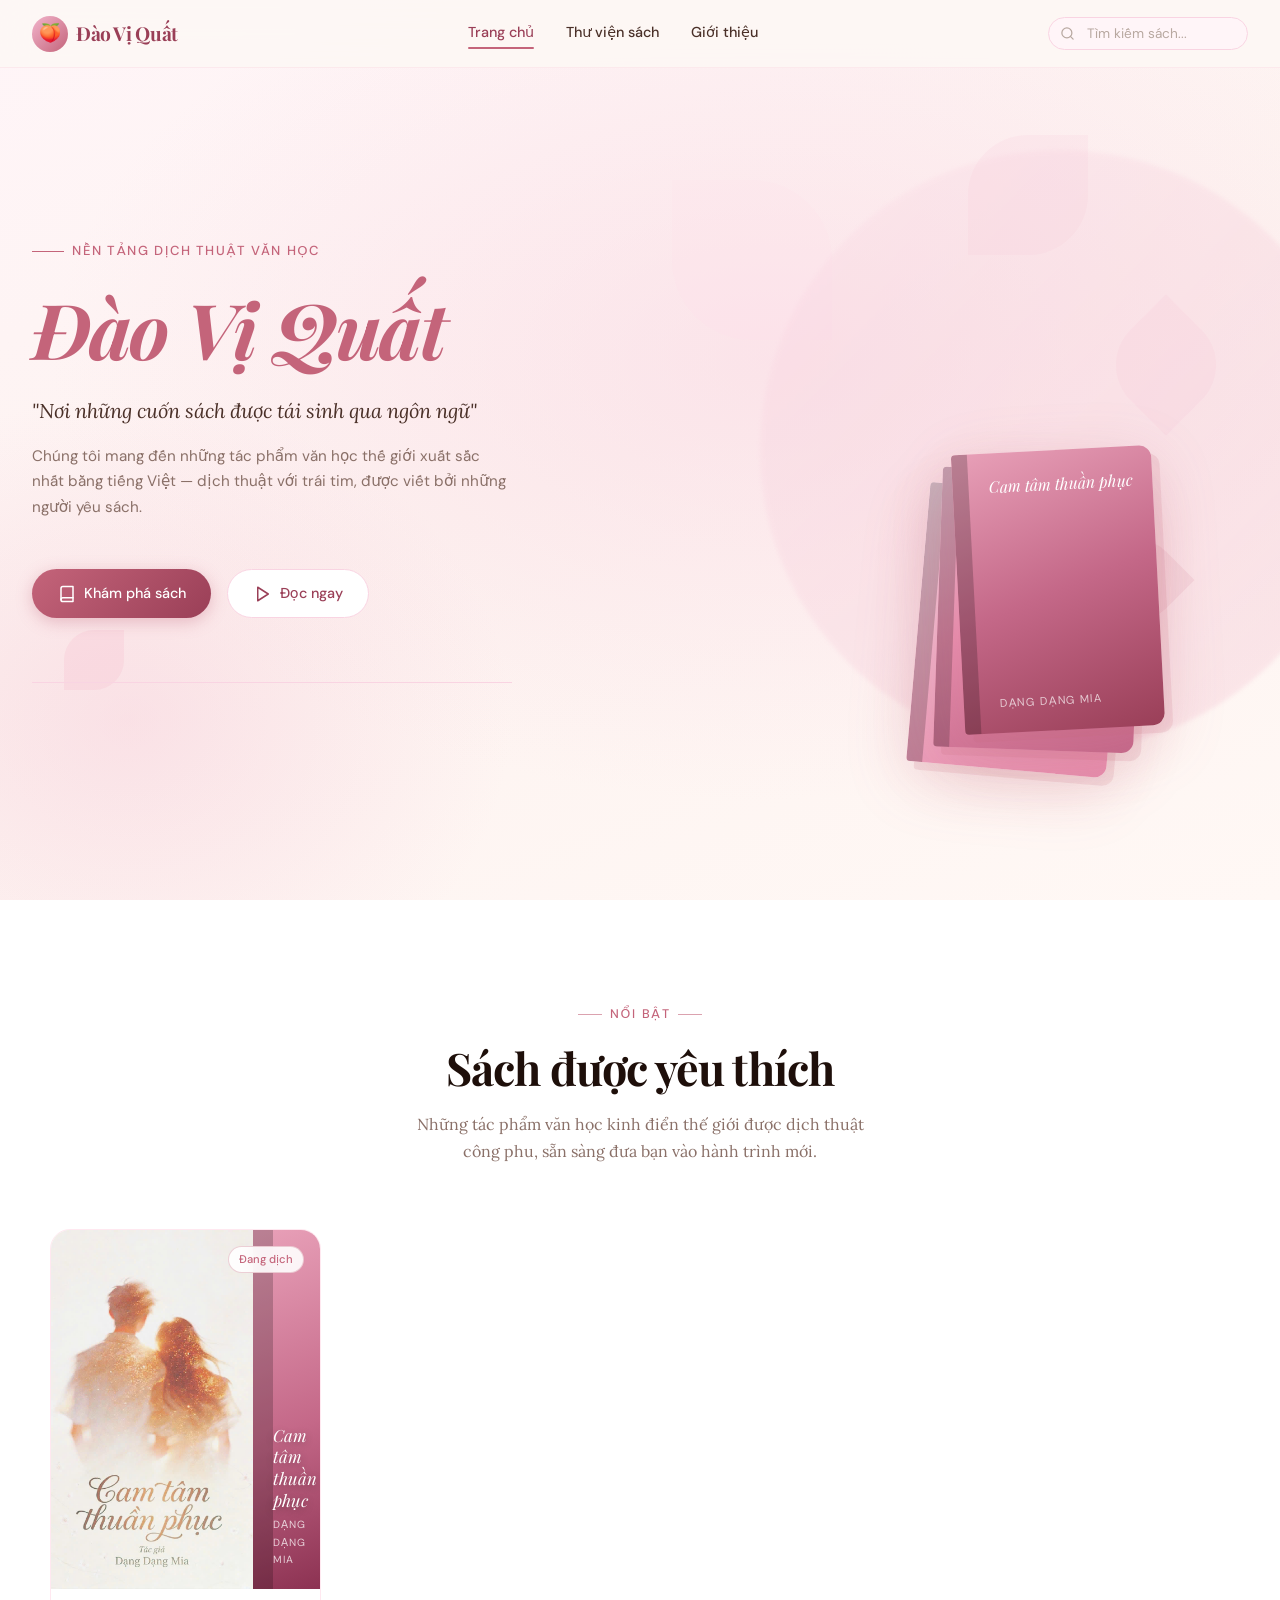
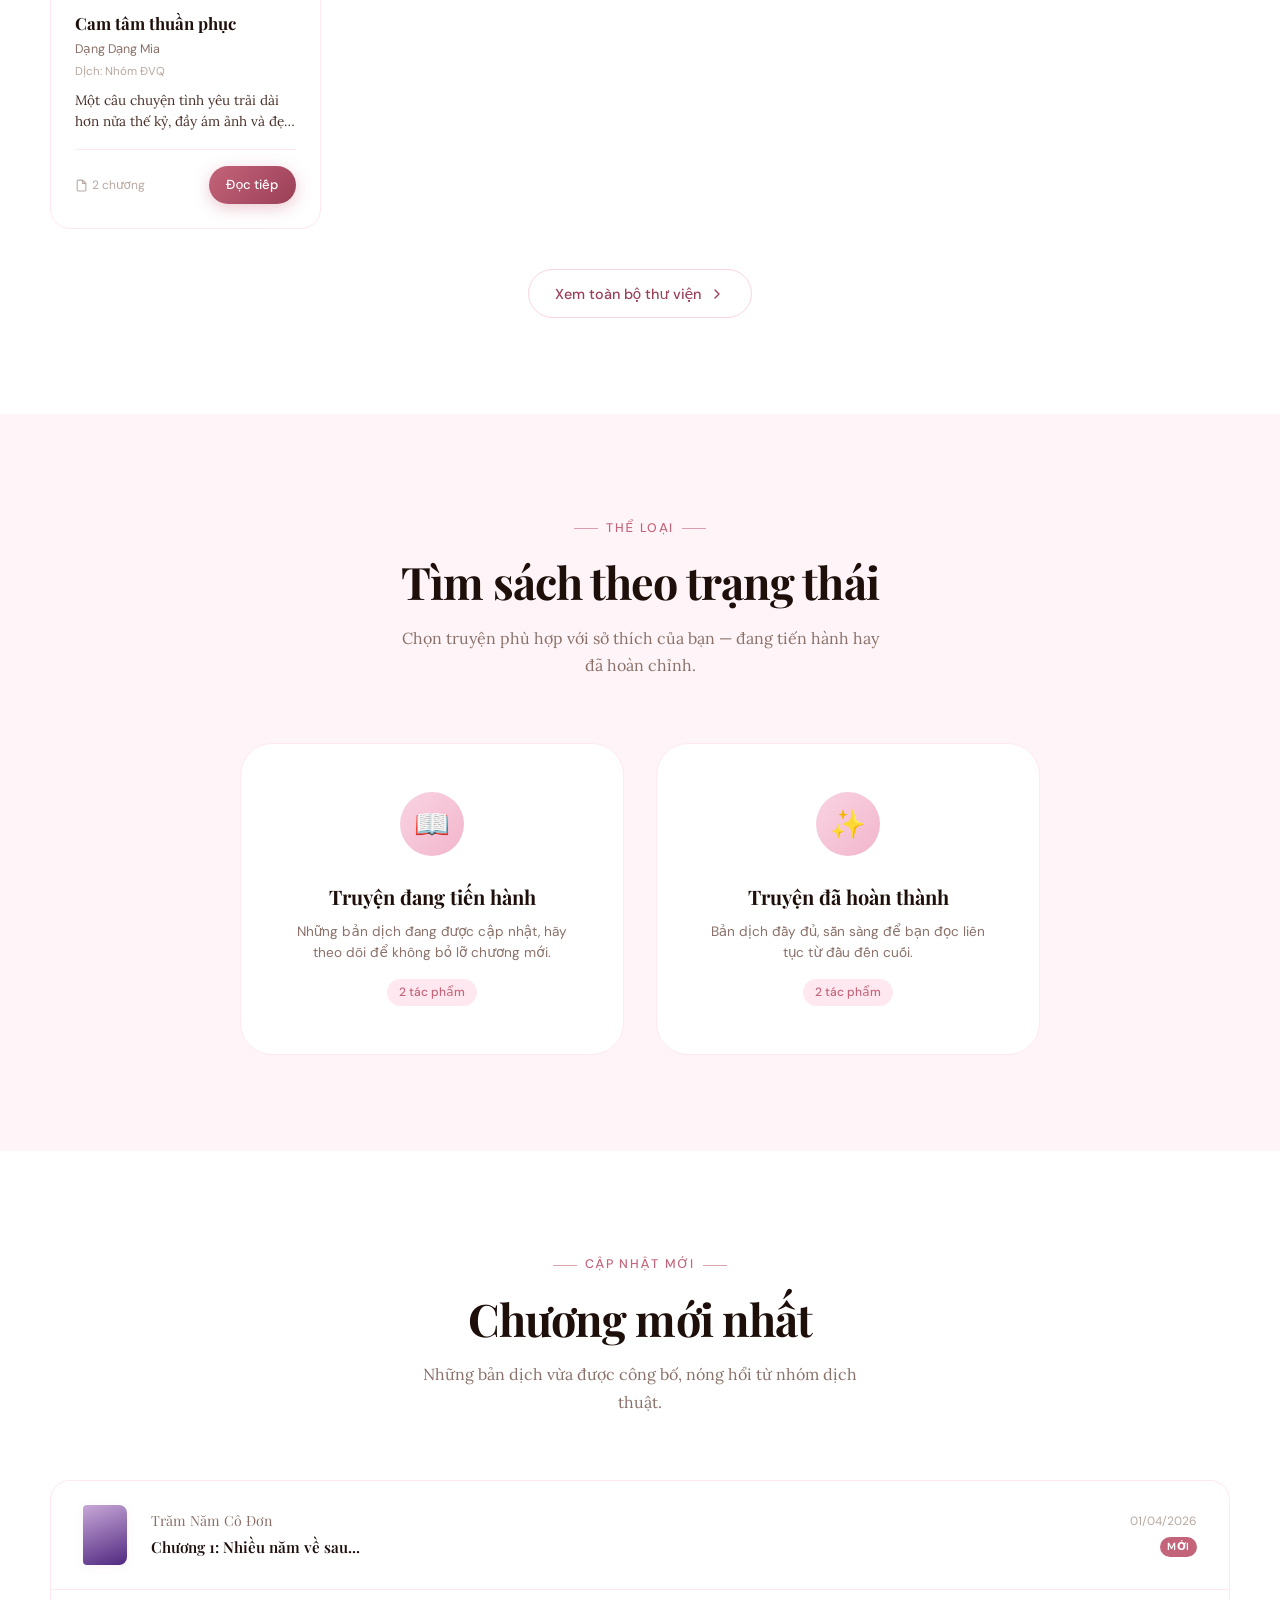
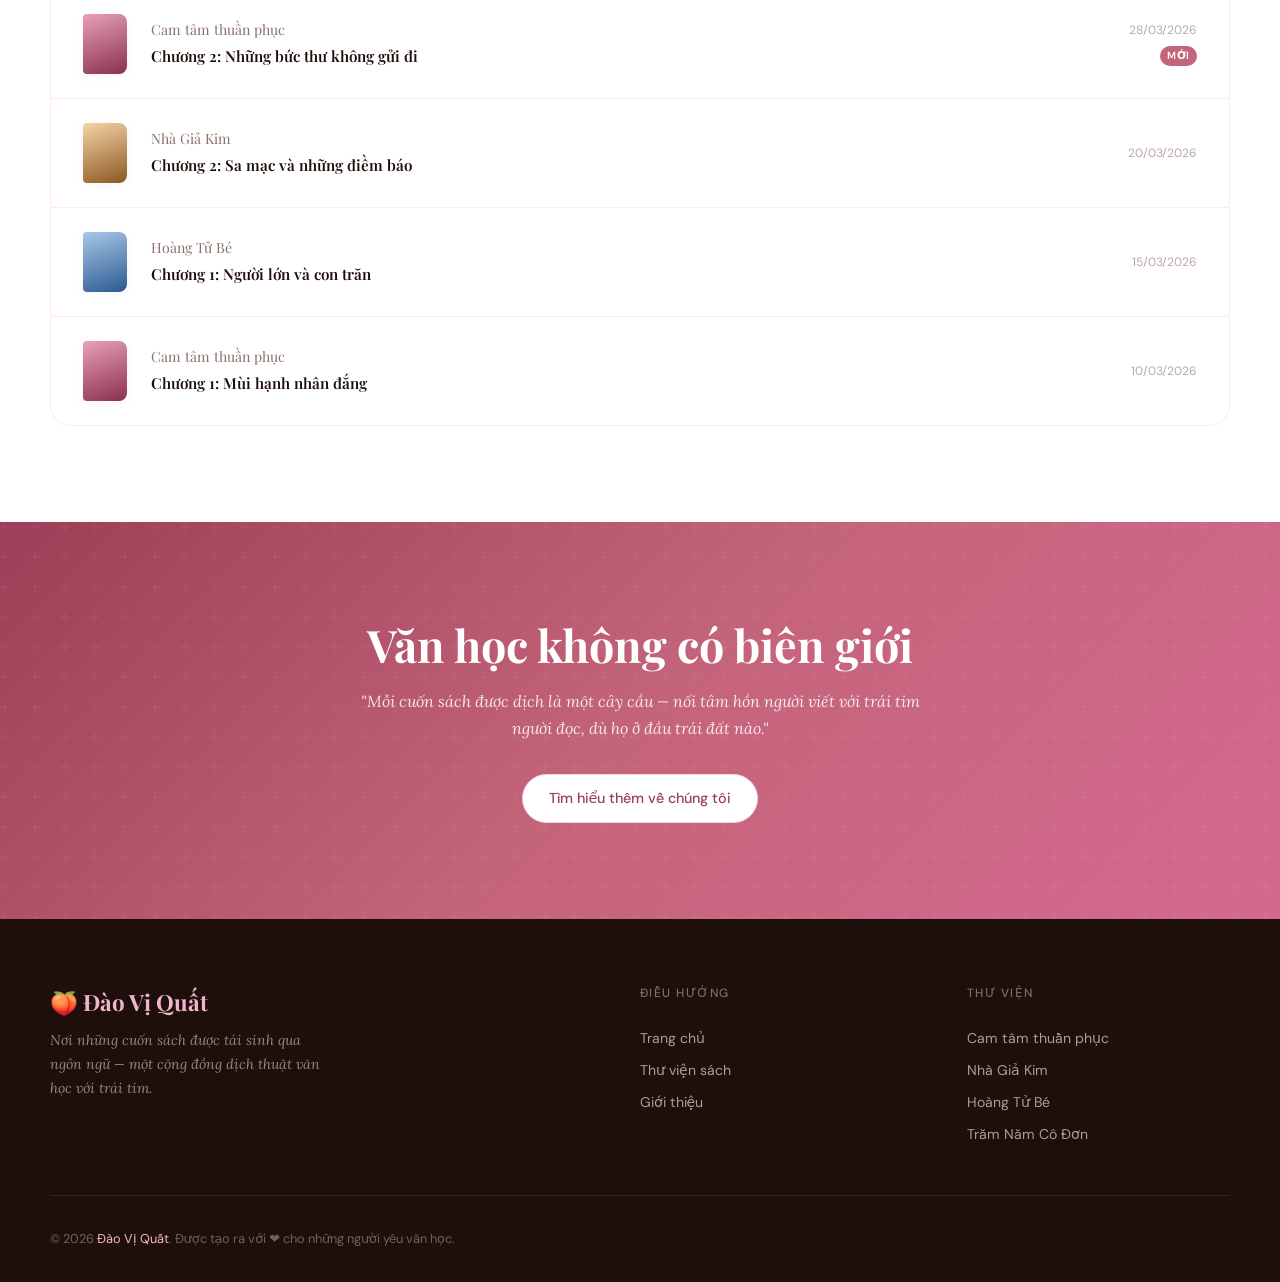
==== commit b41ea3da: "Update HTML structure and formatting" ====
--- a/index.html
+++ b/index.html
@@ -22,7 +22,7 @@
        ============================================================ -->
     <nav class="navbar" id="navbar">
       <a href="index.html" class="nav-logo">
-        <div class="nav-logo-icon"></div>
+        <div class="nav-logo-icon">🍑</div>
         <span class="nav-logo-text">Đào Vị Quất</span>
       </a>
 
